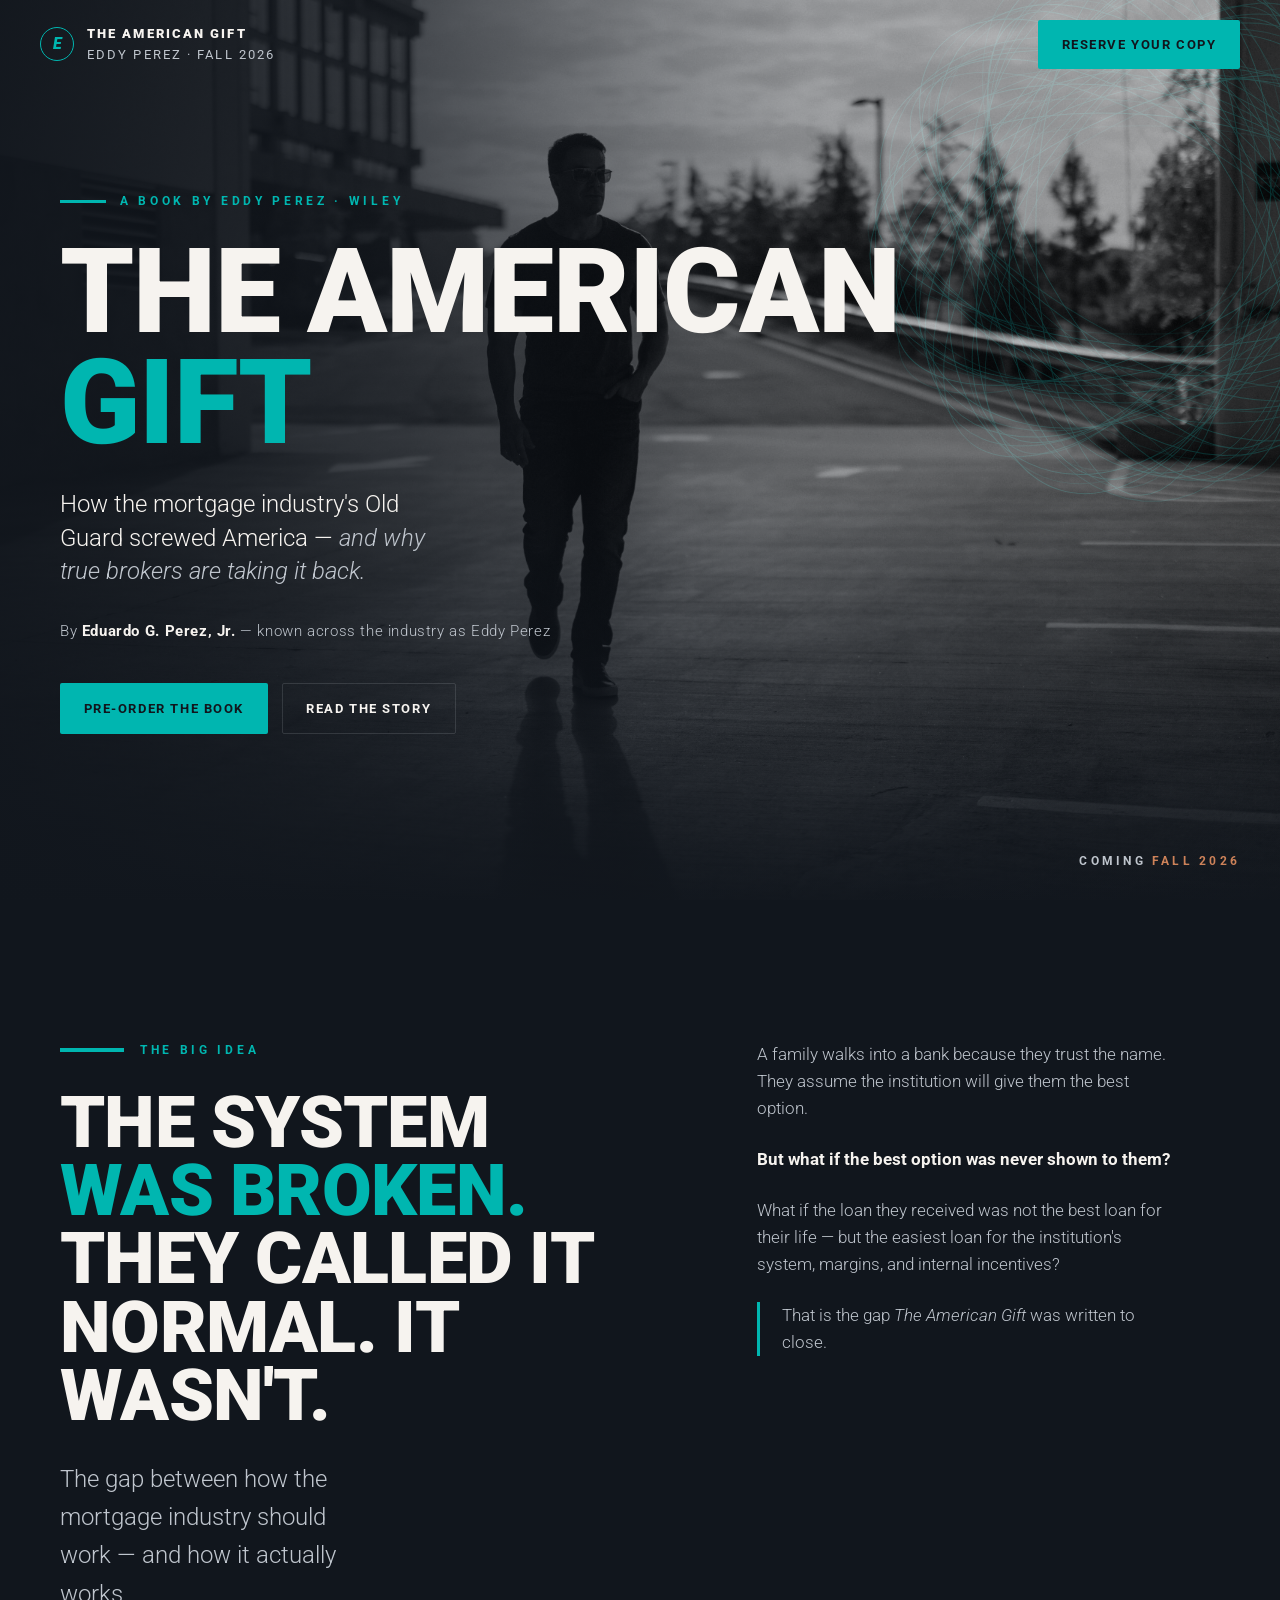
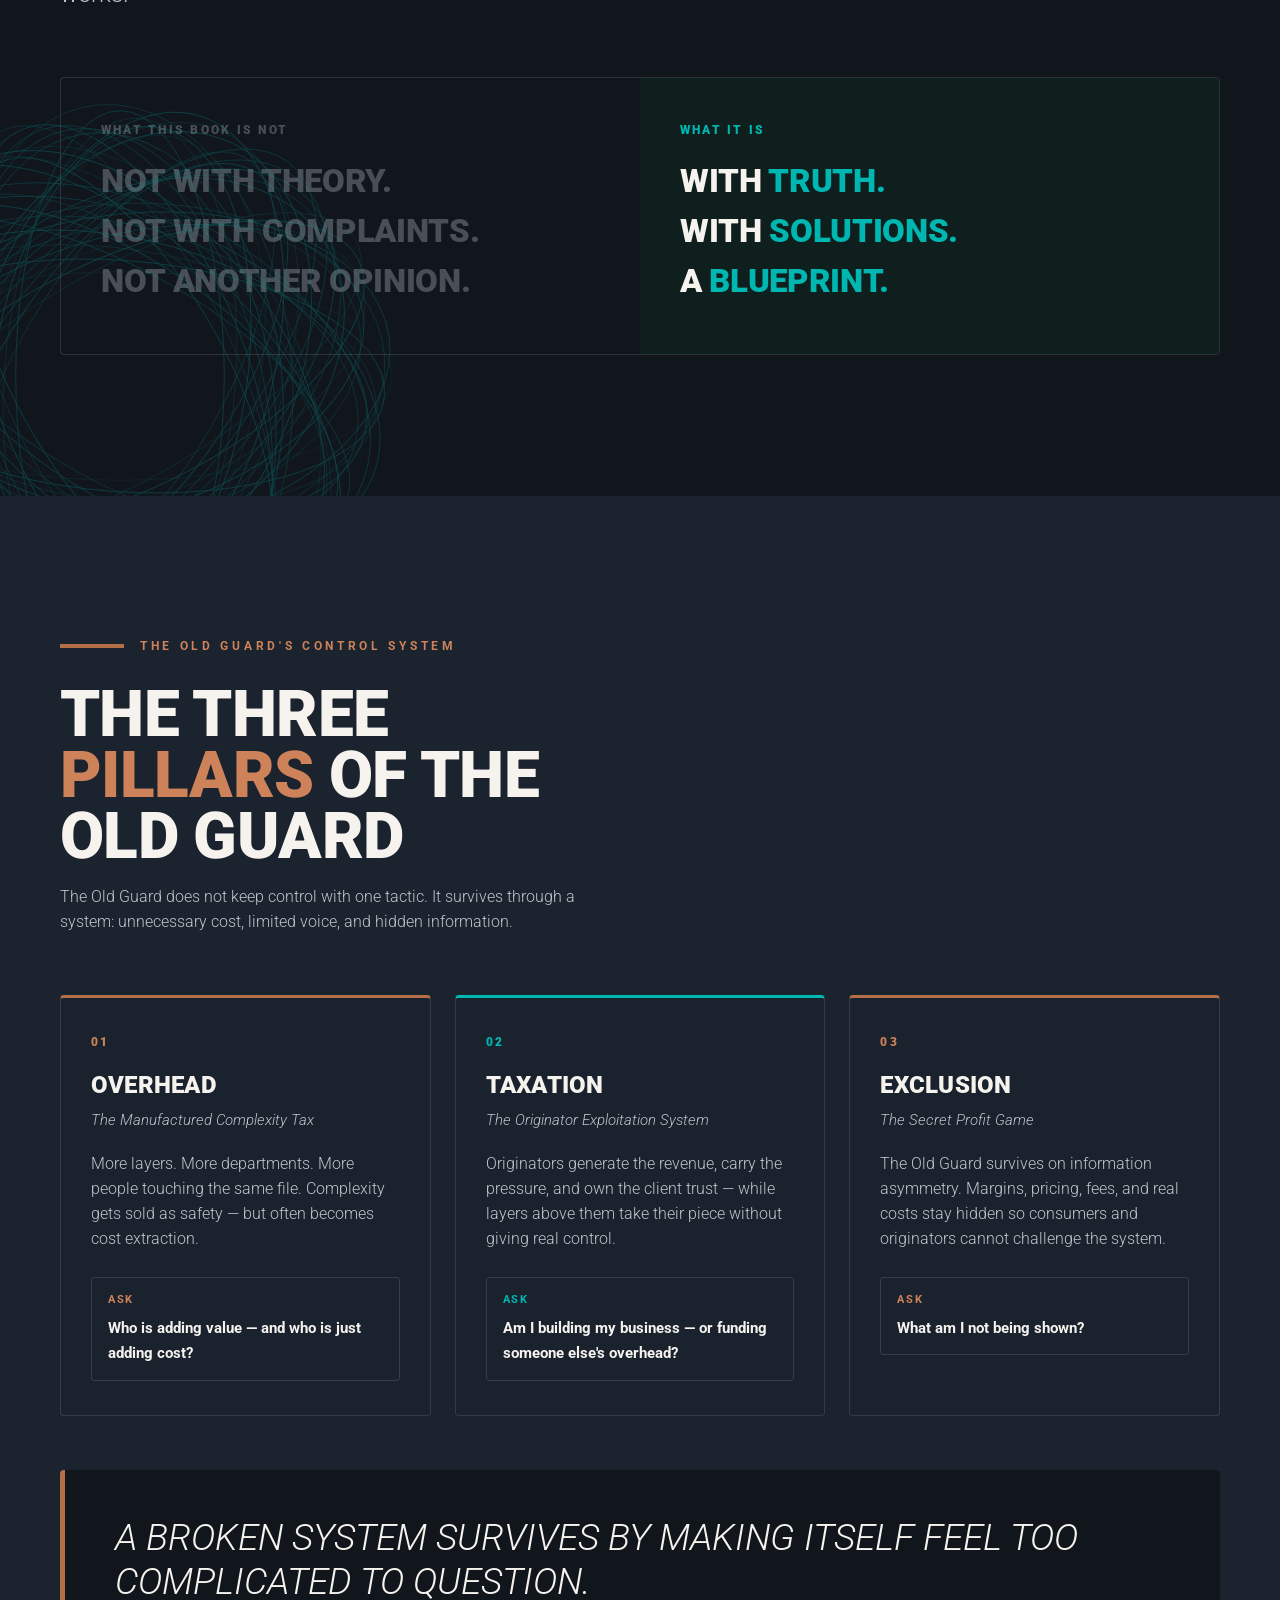
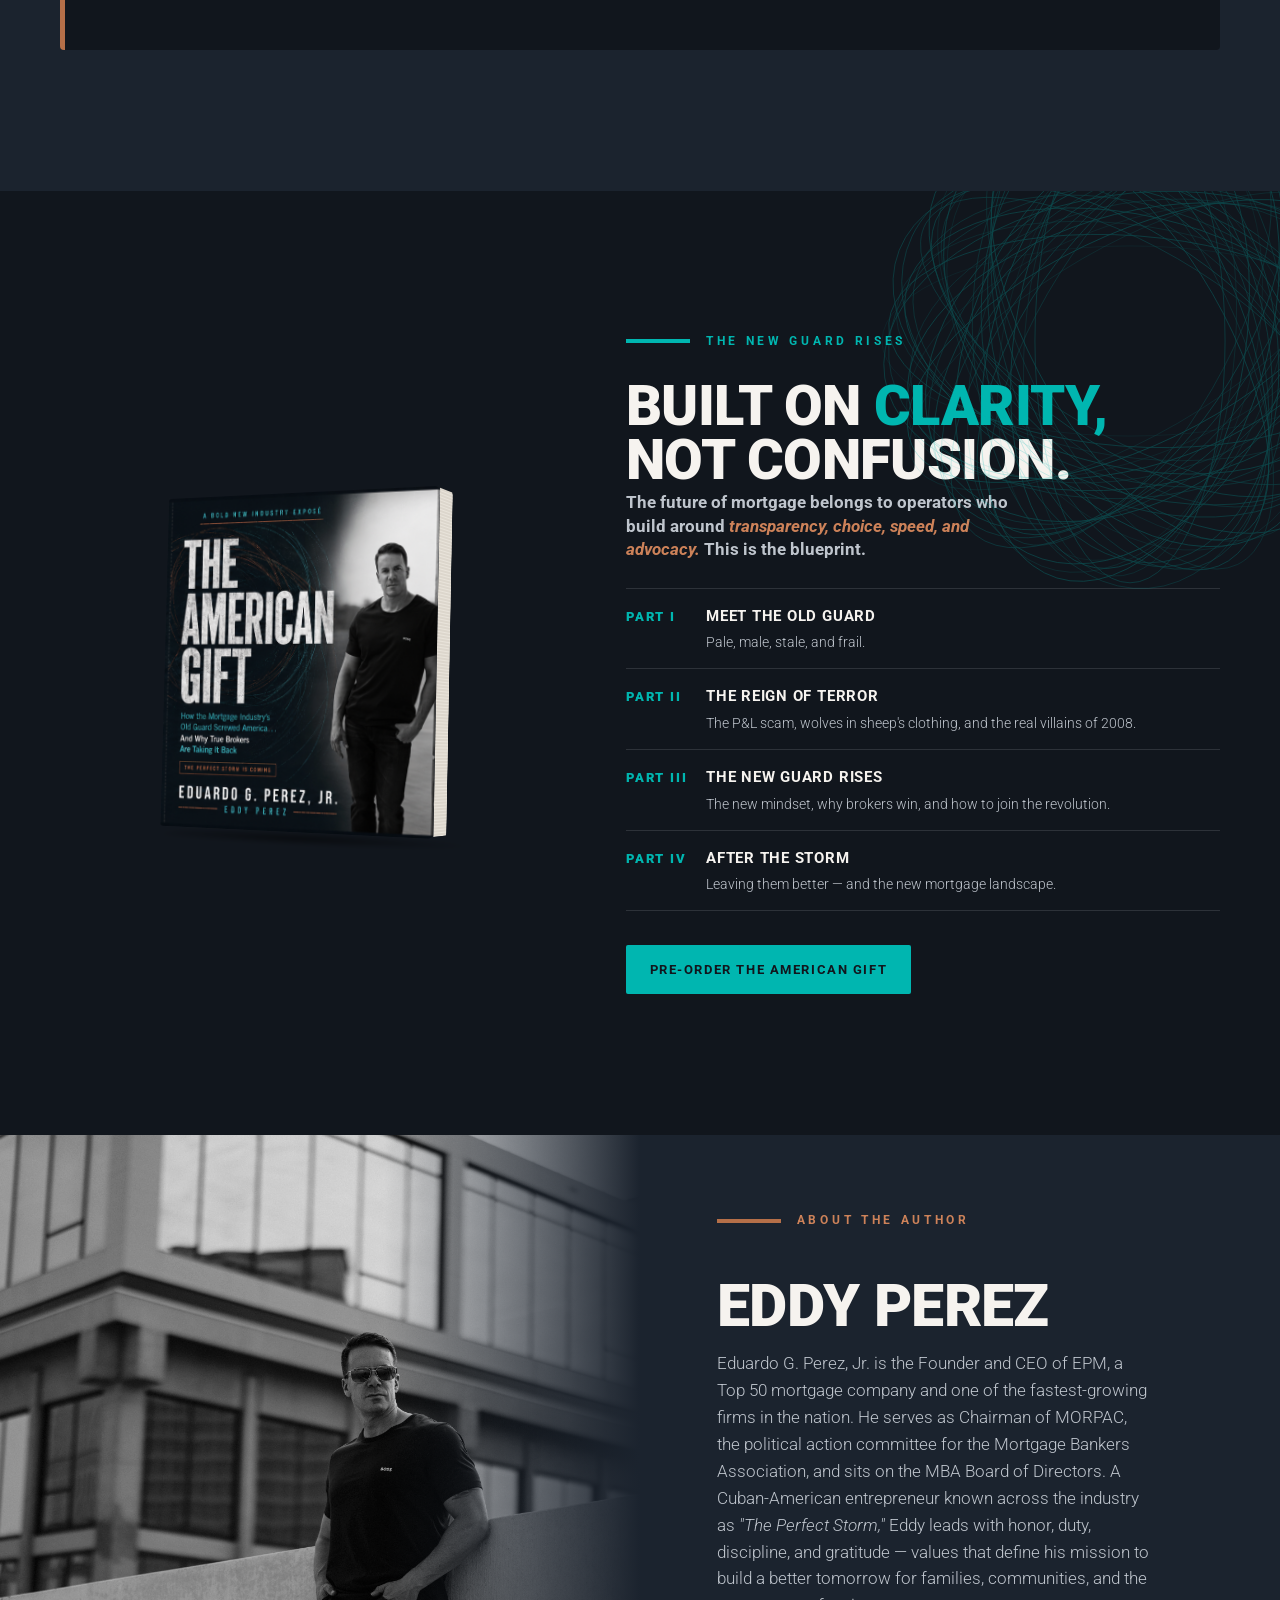
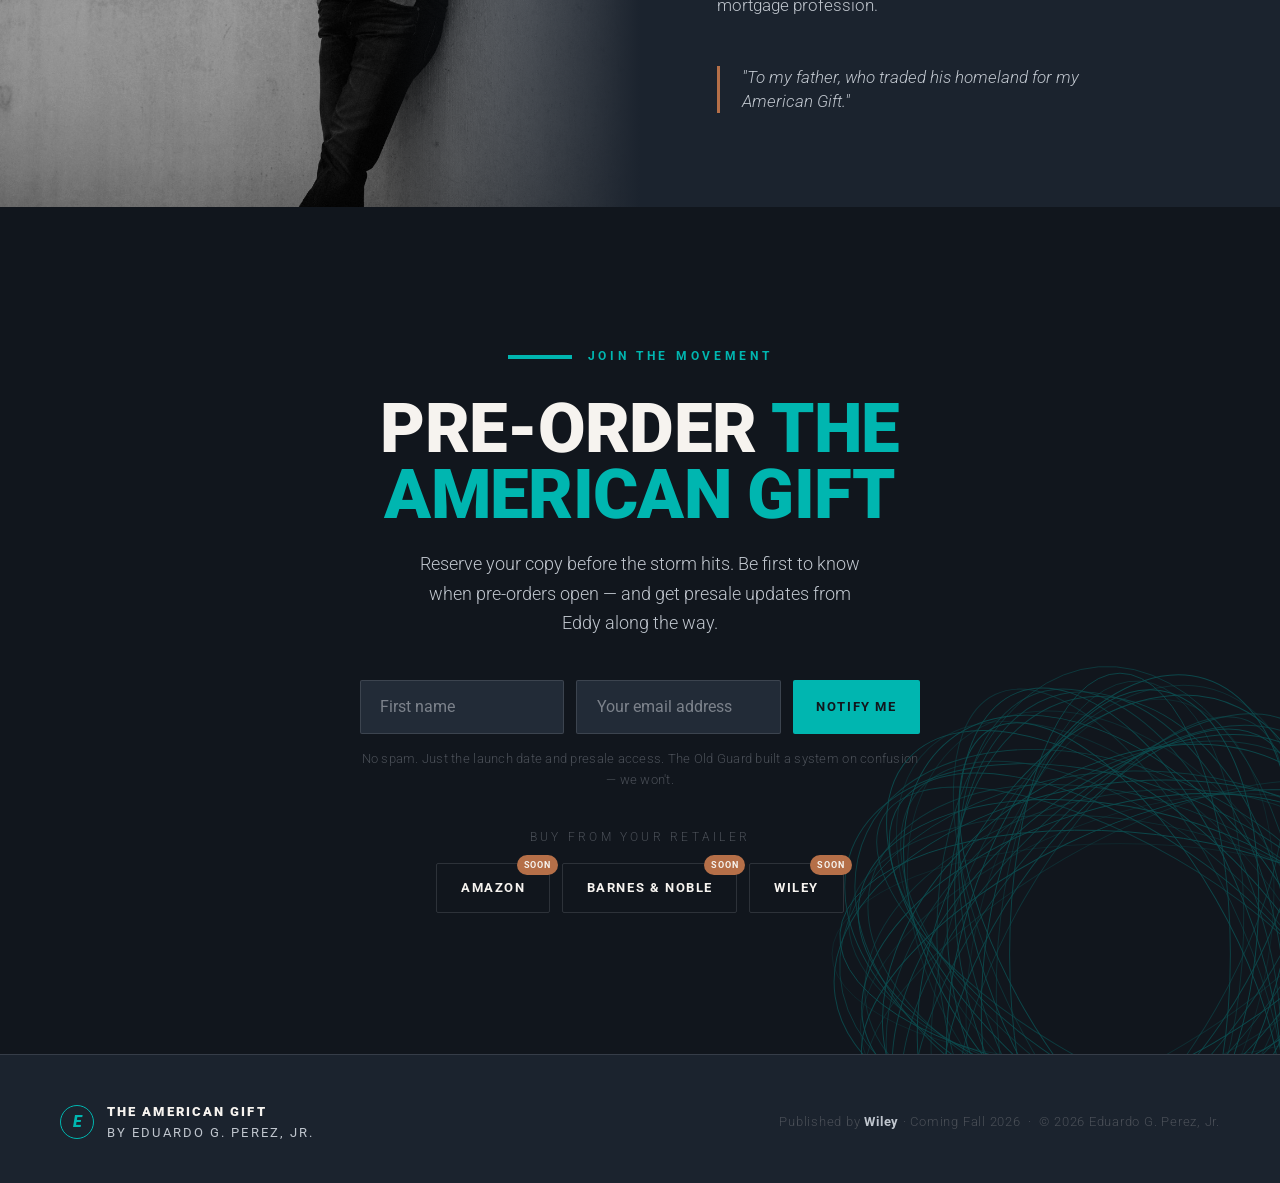
==== index.html @ a7c073cc "Initial site: The American Gift pre-order landing page - Deployable static page (index.html + assets" ====
<!DOCTYPE html>
<html lang="en">
<head>
<meta charset="UTF-8" />
<meta name="viewport" content="width=device-width, initial-scale=1.0" />
<title>The American Gift — Eddy Perez | Pre-order</title>
<!-- v2 -->
<link rel="preconnect" href="https://fonts.googleapis.com" />
<link rel="preconnect" href="https://fonts.gstatic.com" crossorigin />
<link rel="stylesheet" href="assets/brand.css" />
<style>
/* ============ DIRECTION A — "THE STORM" (cinematic, teal-forward) ============ */
.a-body{ background:var(--midnight); overflow-x:hidden; }

/* ---- nav ---- */
.nav{
  position:fixed; top:0; left:0; right:0; z-index:50;
  display:flex; align-items:center; justify-content:space-between;
  padding:20px 40px;
  transition:background .3s ease, padding .3s ease, border-color .3s ease;
  border-bottom:1px solid transparent;
}
.nav.scrolled{ background:rgba(17,22,29,.86); backdrop-filter:blur(12px); padding:14px 40px; border-bottom:1px solid var(--line); }
.nav__brand{ display:flex; align-items:center; gap:13px; text-decoration:none; }
.mono{
  width:34px; height:34px; border-radius:50%;
  border:1.5px solid var(--teal); color:var(--teal);
  display:grid; place-items:center;
  font-weight:900; font-size:1rem; font-style:italic;
}
.nav__name{ font-weight:900; text-transform:uppercase; letter-spacing:.16em; font-size:.82rem; }
.nav__name span{ color:var(--graphite); font-weight:400; }

/* ---- hero ---- */
.hero{ position:relative; min-height:100vh; display:flex; align-items:center; overflow:hidden; }
.hero__bg{ position:absolute; inset:0; z-index:0; }
.hero__bg img{ width:100%; height:100%; object-fit:cover; object-position:55% center; filter:grayscale(1) contrast(1.08); }
.hero__bg::after{
  content:""; position:absolute; inset:0;
  background:
    linear-gradient(90deg, rgba(17,22,29,.93) 0%, rgba(17,22,29,.74) 32%, rgba(17,22,29,.34) 62%, rgba(17,22,29,.12) 100%),
    linear-gradient(0deg, rgba(17,22,29,.96) 0%, rgba(17,22,29,.5) 22%, transparent 46%);
}
.hero .storm{ width:680px; height:680px; top:-110px; right:-200px; opacity:.26; z-index:1; mix-blend-mode:screen; }
.hero__inner{ position:relative; z-index:2; padding-top:90px; padding-bottom:64px; width:100%; }
.hero__tag{ display:flex; align-items:center; gap:14px; margin-bottom:26px; }
.hero__tag .rule{ width:46px; height:3px; }
.hero h1{
  font-size:clamp(3.4rem, 9.2vw, 8.6rem);
  max-width:14ch;
}
.hero h1 .gift{ color:var(--teal); }
.hero__sub{
  font-size:clamp(1.05rem,2.1vw,1.5rem);
  font-weight:300; color:var(--bone);
  max-width:30ch; margin:28px 0 0;
  line-height:1.4;
}
.hero__sub em{ color:var(--graphite); font-style:italic; }
.hero__author{ margin-top:30px; font-size:.95rem; color:var(--graphite); letter-spacing:.04em; }
.hero__author strong{ color:var(--bone); font-weight:700; }
.hero__cta{ display:flex; flex-wrap:wrap; gap:14px; margin-top:40px; }
.hero__meta{
  position:absolute; bottom:30px; right:40px; z-index:2;
  text-align:right; font-weight:700; text-transform:uppercase;
  letter-spacing:.28em; font-size:.72rem; color:var(--graphite);
}
.hero__meta span{ color:var(--copper-bright); }

/* ---- generic section ---- */
.band{ padding:clamp(80px,11vw,150px) 0; position:relative; }
.band--ink{ background:var(--ink); }
.eyebrow-row{ display:flex; align-items:center; gap:16px; margin-bottom:30px; }

/* ---- manifesto ---- */
.manifesto{ position:relative; overflow:hidden; }
.manifesto .storm{ width:680px; height:680px; bottom:-220px; left:-220px; opacity:.28; }
.manifesto__grid{ display:grid; grid-template-columns:1.15fr .85fr; gap:70px; align-items:start; }
.manifesto h2{ font-size:clamp(2.6rem,5.6vw,5rem); }
.manifesto h2 .br{ color:var(--teal); }
.manifesto__lead{ font-size:clamp(1.15rem,2vw,1.5rem); color:var(--graphite); margin:30px 0 0; max-width:24ch; }
.manifesto__body p{ color:var(--graphite); font-size:1.06rem; margin:0 0 1.4em; max-width:46ch; }
.manifesto__body p strong{ color:var(--bone); font-weight:700; }
.manifesto__close{
  margin-top:18px; font-size:1.18rem; color:var(--bone);
  border-left:3px solid var(--teal); padding-left:22px;
}
.versus{
  margin-top:64px; display:grid; grid-template-columns:1fr 1fr; gap:0;
  border:1px solid var(--line); border-radius:4px; overflow:hidden;
}
.versus__col{ padding:42px 40px; }
.versus__col--not{ background:transparent; }
.versus__col--with{ background:#0e1f1e; }
.versus__col h4{ font-weight:900; text-transform:uppercase; letter-spacing:.18em; font-size:.78rem; margin:0 0 22px; }
.versus__col--not h4{ color:var(--steel); }
.versus__col--with h4{ color:var(--teal); }
.versus__col ul{ list-style:none; margin:0; padding:0; }
.versus__col li{ font-weight:900; text-transform:uppercase; font-size:clamp(1.4rem,2.6vw,2.1rem); line-height:1.15; margin:0 0 .35em; letter-spacing:-.01em; }
.versus__col--not li{ color:var(--steel); }
.versus__col--with li{ color:var(--bone); }
.versus__col--with li span{ color:var(--teal); }

/* ---- pillars (old guard) ---- */
.guard__head{ max-width:62ch; margin-bottom:60px; }
.guard__head h2{ font-size:clamp(2.4rem,5vw,4.4rem); }
.guard__head h2 .hl{ color:var(--copper-bright); }
.pillars{ display:grid; grid-template-columns:repeat(3,1fr); gap:24px; }
.pillar{
  background:var(--card-2); border:1px solid var(--line);
  border-top:3px solid var(--copper); border-radius:4px;
  padding:34px 30px; position:relative;
}
.pillar:nth-child(2){ border-top-color:var(--teal); }
.pillar:nth-child(3){ border-top-color:var(--copper); }
.pillar__num{ font-weight:900; font-size:.78rem; color:var(--copper-bright); letter-spacing:.2em; }
.pillar:nth-child(2) .pillar__num{ color:var(--teal); }
.pillar h3{ font-weight:900; text-transform:uppercase; font-size:1.5rem; margin:14px 0 4px; letter-spacing:.01em; }
.pillar__tag{ font-style:italic; font-weight:300; color:var(--graphite); font-size:.95rem; margin-bottom:18px; }
.pillar p{ color:var(--graphite); font-size:.98rem; margin:0 0 26px; }
.pillar__ask{ border:1px solid var(--line); border-radius:3px; padding:14px 16px; }
.pillar__ask span{ display:block; font-weight:700; text-transform:uppercase; letter-spacing:.16em; font-size:.66rem; color:var(--copper-bright); margin-bottom:6px; }
.pillar:nth-child(2) .pillar__ask span{ color:var(--teal); }
.pillar__ask strong{ font-weight:700; font-size:.95rem; color:var(--bone); }
.guard__quote{
  margin-top:54px; background:var(--ink); border-radius:4px; padding:46px 50px;
  font-style:italic; font-weight:300; font-size:clamp(1.4rem,3vw,2.3rem);
  text-transform:uppercase; line-height:1.2; color:var(--bone);
  position:relative; border-left:5px solid var(--copper);
}

/* ---- book section ---- */
.book-sec{ background:var(--ink); position:relative; overflow:hidden; }
.book-sec .storm{ width:620px; height:620px; top:-160px; right:-160px; opacity:.3; }
.book-grid{ display:grid; grid-template-columns:.9fr 1.1fr; gap:80px; align-items:center; }
.book-stage{ display:flex; justify-content:center; }
.book-sec h2{ font-size:clamp(2.2rem,4.4vw,3.8rem); margin:0 0 4px; }
.book-sec h2 .gift{ color:var(--teal); }
.book-sub{ font-weight:700; color:var(--graphite); font-size:1.05rem; margin:0 0 26px; max-width:40ch; line-height:1.4; }
.book-sub em{ color:var(--copper-bright); font-style:italic; }
.toc{ list-style:none; margin:26px 0 34px; padding:0; border-top:1px solid var(--line); }
.toc li{ display:flex; gap:18px; padding:15px 0; border-bottom:1px solid var(--line); align-items:baseline; }
.toc__n{ font-weight:900; color:var(--teal); font-size:.8rem; letter-spacing:.14em; min-width:62px; }
.toc__t{ font-weight:700; text-transform:uppercase; letter-spacing:.05em; font-size:.96rem; }
.toc__t small{ display:block; font-weight:300; text-transform:none; letter-spacing:0; color:var(--graphite); font-size:.86rem; margin-top:3px; }

/* ---- about ---- */
.about{ position:relative; }
.about-grid{ display:grid; grid-template-columns:1fr 1fr; gap:0; align-items:stretch; }
.about__photo{ position:relative; min-height:560px; }
.about__photo img{ position:absolute; inset:0; width:100%; height:100%; object-fit:cover; filter:grayscale(1) contrast(1.04); }
.about__photo::after{ content:""; position:absolute; inset:0; background:linear-gradient(90deg,transparent 60%, var(--midnight)); }
.about__text{ padding:clamp(40px,6vw,90px); display:flex; flex-direction:column; justify-content:center; }
.about__text h2{ font-size:clamp(2.2rem,4.6vw,3.8rem); margin:18px 0 0; }
.about__text p{ color:var(--graphite); font-size:1.05rem; max-width:48ch; }
.dedication{
  margin-top:30px; font-style:italic; font-weight:300;
  font-size:1.32rem; color:var(--bone); line-height:1.4;
  border-left:3px solid var(--copper); padding-left:22px; max-width:34ch;
}

/* ---- pre-order ---- */
.preorder{ background:var(--ink); position:relative; overflow:hidden; }
.preorder .storm{ width:720px; height:720px; bottom:-260px; right:-200px; opacity:.34; }
.preorder__inner{ max-width:760px; margin:0 auto; text-align:center; position:relative; z-index:2; }
.preorder h2{ font-size:clamp(2.4rem,5.4vw,4.6rem); margin:18px 0 0; }
.preorder h2 .gift{ color:var(--teal); }
.preorder__lead{ color:var(--graphite); font-size:1.15rem; max-width:46ch; margin:22px auto 0; }
.form{ margin:42px auto 0; max-width:560px; }
.form__row{ display:flex; gap:12px; }
.form input{
  flex:1; min-width:0; font-family:var(--font); font-size:1rem;
  background:var(--card); border:1px solid var(--line); color:var(--bone);
  padding:1.05em 1.2em; border-radius:2px; outline:none;
  transition:border-color .2s ease;
}
.form input::placeholder{ color:#7c828b; }
.form input:focus{ border-color:var(--teal); }
.form__note{ font-size:.82rem; color:var(--steel); margin-top:14px; letter-spacing:.02em; }
.form__success{
  display:none; padding:30px; border:1px solid var(--teal);
  background:#0e1f1e; border-radius:4px; font-size:1.1rem;
}
.form__success strong{ color:var(--teal); }
.form.done .form__row, .form.done .form__note{ display:none; }
.form.done .form__success{ display:block; }
.retail{ margin-top:38px; }
.retail__label{ font-size:.72rem; text-transform:uppercase; letter-spacing:.28em; color:var(--steel); margin-bottom:16px; }
.retail__btns{ display:flex; gap:12px; justify-content:center; flex-wrap:wrap; }
.retail .btn{ position:relative; }
.retail .btn small{ position:absolute; top:-9px; right:-9px; background:var(--copper); color:var(--bone); font-size:.56rem; letter-spacing:.1em; padding:3px 7px; border-radius:20px; }

/* ---- footer ---- */
.foot{ background:var(--midnight); border-top:1px solid var(--line); padding:46px 0 40px; }
.foot__grid{ display:flex; justify-content:space-between; align-items:center; gap:30px; flex-wrap:wrap; }
.foot__brand{ display:flex; align-items:center; gap:13px; }
.foot__meta{ font-size:.8rem; color:var(--steel); letter-spacing:.06em; }
.foot__meta strong{ color:var(--graphite); font-weight:700; }

/* ---- reveal ---- */
.reveal{ opacity:0; transform:translateY(26px); transition:opacity .7s ease, transform .7s ease; }
.reveal.in{ opacity:1; transform:none; }
@media (prefers-reduced-motion:reduce){ .reveal{ opacity:1; transform:none; } }

/* ---- responsive ---- */
@media (max-width:980px){
  .manifesto__grid{ grid-template-columns:1fr; gap:44px; }
  .book-grid{ grid-template-columns:1fr; gap:50px; }
  .about-grid{ grid-template-columns:1fr; }
  .about__photo{ min-height:420px; }
  .about__photo::after{ background:linear-gradient(0deg,var(--midnight),transparent 50%); }
  .pillars{ grid-template-columns:1fr; }
}
@media (max-width:640px){
  .nav{ padding:16px 22px; }
  .nav__cta{ display:none; }
  .versus{ grid-template-columns:1fr; }
  .form__row{ flex-direction:column; }
  .hero__meta{ right:22px; }
}
</style>
</head>
<body class="a-body">

<!-- ========================= NAV ========================= -->
<nav class="nav" id="nav">
  <a class="nav__brand" href="#top">
    <span class="mono">E</span>
    <span class="nav__name">The American Gift<br><span>Eddy Perez · Fall 2026</span></span>
  </a>
  <a class="btn btn--teal nav__cta" href="#preorder">Reserve your copy</a>
</nav>

<!-- ========================= HERO ========================= -->
<header class="hero section" id="top">
  <div class="hero__bg"><img src="assets/_Y1A7140.jpg" alt="Eddy Perez walking" /></div>
  <span class="storm storm--teal"></span>
  <div class="wrap hero__inner">
    <div class="hero__tag reveal">
      <span class="rule rule--teal"></span>
      <span class="kicker">A Book by Eddy Perez · Wiley</span>
    </div>
    <h1 class="display reveal">The American <span class="gift">Gift</span></h1>
    <p class="hero__sub reveal">How the mortgage industry's Old Guard screwed America — <em>and why true brokers are taking it back.</em></p>
    <p class="hero__author reveal">By <strong>Eduardo G. Perez, Jr.</strong> — known across the industry as Eddy Perez</p>
    <div class="hero__cta reveal">
      <a class="btn btn--teal" href="#preorder">Pre-order the book</a>
      <a class="btn btn--ghost" href="#about">Read the story</a>
    </div>
  </div>
  <div class="hero__meta">Coming <span>Fall 2026</span></div>
</header>

<!-- ========================= MANIFESTO ========================= -->
<section class="band band--ink manifesto section">
  <span class="storm storm--teal"></span>
  <div class="wrap">
    <div class="manifesto__grid">
      <div>
        <div class="eyebrow-row reveal"><span class="rule rule--teal"></span><span class="kicker">The Big Idea</span></div>
        <h2 class="display reveal">The system<br><span class="br">was broken.</span><br>They called it<br>normal. It wasn't.</h2>
        <p class="manifesto__lead reveal">The gap between how the mortgage industry should work — and how it actually works.</p>
      </div>
      <div class="manifesto__body reveal">
        <p>A family walks into a bank because they trust the name. They assume the institution will give them the best option.</p>
        <p><strong>But what if the best option was never shown to them?</strong></p>
        <p>What if the loan they received was not the best loan for their life — but the easiest loan for the institution's system, margins, and internal incentives?</p>
        <p class="manifesto__close">That is the gap <em>The American Gift</em> was written to close.</p>
      </div>
    </div>

    <div class="versus reveal">
      <div class="versus__col versus__col--not">
        <h4>What this book is not</h4>
        <ul>
          <li>Not with theory.</li>
          <li>Not with complaints.</li>
          <li>Not another opinion.</li>
        </ul>
      </div>
      <div class="versus__col versus__col--with">
        <h4>What it is</h4>
        <ul>
          <li>With <span>truth.</span></li>
          <li>With <span>solutions.</span></li>
          <li>A <span>blueprint.</span></li>
        </ul>
      </div>
    </div>
  </div>
</section>

<!-- ========================= OLD GUARD ========================= -->
<section class="band guard section">
  <div class="wrap">
    <div class="guard__head reveal">
      <div class="eyebrow-row"><span class="rule"></span><span class="kicker kicker--copper">The Old Guard's Control System</span></div>
      <h2 class="display">The three <span class="hl">pillars</span> of the Old Guard</h2>
      <p class="lead" style="margin-top:18px;max-width:60ch;">The Old Guard does not keep control with one tactic. It survives through a system: unnecessary cost, limited voice, and hidden information.</p>
    </div>
    <div class="pillars">
      <div class="pillar reveal">
        <div class="pillar__num">01</div>
        <h3>Overhead</h3>
        <div class="pillar__tag">The Manufactured Complexity Tax</div>
        <p>More layers. More departments. More people touching the same file. Complexity gets sold as safety — but often becomes cost extraction.</p>
        <div class="pillar__ask"><span>Ask</span><strong>Who is adding value — and who is just adding cost?</strong></div>
      </div>
      <div class="pillar reveal">
        <div class="pillar__num">02</div>
        <h3>Taxation</h3>
        <div class="pillar__tag">The Originator Exploitation System</div>
        <p>Originators generate the revenue, carry the pressure, and own the client trust — while layers above them take their piece without giving real control.</p>
        <div class="pillar__ask"><span>Ask</span><strong>Am I building my business — or funding someone else's overhead?</strong></div>
      </div>
      <div class="pillar reveal">
        <div class="pillar__num">03</div>
        <h3>Exclusion</h3>
        <div class="pillar__tag">The Secret Profit Game</div>
        <p>The Old Guard survives on information asymmetry. Margins, pricing, fees, and real costs stay hidden so consumers and originators cannot challenge the system.</p>
        <div class="pillar__ask"><span>Ask</span><strong>What am I not being shown?</strong></div>
      </div>
    </div>
    <div class="guard__quote reveal">A broken system survives by making itself feel too complicated to question.</div>
  </div>
</section>

<!-- ========================= BOOK / NEW GUARD ========================= -->
<section class="band book-sec section">
  <span class="storm storm--teal"></span>
  <div class="wrap">
    <div class="book-grid">
      <div class="book-stage reveal">
        <div class="book" aria-label="The American Gift book cover">
          <img class="book__cover" src="assets/cover-front.png" alt="The American Gift book cover" />
          <div class="book__spine"></div>
          <div class="book__pages"></div>
          <div class="book__shadow"></div>
        </div>
      </div>
      <div class="reveal">
        <div class="eyebrow-row"><span class="rule rule--teal"></span><span class="kicker">The New Guard Rises</span></div>
        <h2 class="display">Built on <span class="gift">clarity,</span><br>not confusion.</h2>
        <p class="book-sub">The future of mortgage belongs to operators who build around <em>transparency, choice, speed, and advocacy.</em> This is the blueprint.</p>
        <ul class="toc">
          <li><span class="toc__n">PART I</span><span class="toc__t">Meet the Old Guard<small>Pale, male, stale, and frail.</small></span></li>
          <li><span class="toc__n">PART II</span><span class="toc__t">The Reign of Terror<small>The P&amp;L scam, wolves in sheep's clothing, and the real villains of 2008.</small></span></li>
          <li><span class="toc__n">PART III</span><span class="toc__t">The New Guard Rises<small>The new mindset, why brokers win, and how to join the revolution.</small></span></li>
          <li><span class="toc__n">PART IV</span><span class="toc__t">After the Storm<small>Leaving them better — and the new mortgage landscape.</small></span></li>
        </ul>
        <a class="btn btn--teal" href="#preorder">Pre-order The American Gift</a>
      </div>
    </div>
  </div>
</section>

<!-- ========================= ABOUT ========================= -->
<section class="band about section" id="about" style="padding:0;">
  <div class="about-grid">
    <div class="about__photo reveal"><img src="assets/_Y1A7342.jpg" alt="Eddy Perez" /></div>
    <div class="about__text reveal">
      <div class="eyebrow-row"><span class="rule"></span><span class="kicker kicker--copper">About the Author</span></div>
      <h2 class="display">Eddy Perez</h2>
      <p>Eduardo G. Perez, Jr. is the Founder and CEO of EPM, a Top 50 mortgage company and one of the fastest-growing firms in the nation. He serves as Chairman of MORPAC, the political action committee for the Mortgage Bankers Association, and sits on the MBA Board of Directors. A Cuban-American entrepreneur known across the industry as <em>"The Perfect Storm,"</em> Eddy leads with honor, duty, discipline, and gratitude — values that define his mission to build a better tomorrow for families, communities, and the mortgage profession.</p>
      <p class="dedication">"To my father, who traded his homeland for my American Gift."</p>
    </div>
  </div>
</section>

<!-- ========================= PRE-ORDER ========================= -->
<section class="band preorder section" id="preorder">
  <span class="storm storm--teal"></span>
  <div class="wrap">
    <div class="preorder__inner">
      <div class="eyebrow-row reveal" style="justify-content:center;"><span class="rule rule--teal"></span><span class="kicker">Join the Movement</span></div>
      <h2 class="display reveal">Pre-order <span class="gift">The American Gift</span></h2>
      <p class="preorder__lead reveal">Reserve your copy before the storm hits. Be first to know when pre-orders open — and get presale updates from Eddy along the way.</p>

      <form class="form reveal" id="preorderForm" novalidate>
        <div class="form__row">
          <input type="text" name="name" placeholder="First name" aria-label="First name" />
          <input type="email" name="email" placeholder="Your email address" aria-label="Email address" required />
          <button type="submit" class="btn btn--teal">Notify me</button>
        </div>
        <p class="form__note">No spam. Just the launch date and presale access. The Old Guard built a system on confusion — we won't.</p>
        <div class="form__success" role="status">
          <strong>You're on the list.</strong> We'll email you the moment pre-orders go live for <em>The American Gift</em>.
        </div>
      </form>

      <div class="retail reveal">
        <div class="retail__label">Buy from your retailer</div>
        <div class="retail__btns">
          <a class="btn btn--ghost" href="#" onclick="return false;">Amazon <small>Soon</small></a>
          <a class="btn btn--ghost" href="#" onclick="return false;">Barnes &amp; Noble <small>Soon</small></a>
          <a class="btn btn--ghost" href="#" onclick="return false;">Wiley <small>Soon</small></a>
        </div>
      </div>
    </div>
  </div>
</section>

<!-- ========================= FOOTER ========================= -->
<footer class="foot section">
  <div class="wrap foot__grid">
    <div class="foot__brand">
      <span class="mono">E</span>
      <span class="nav__name">The American Gift<br><span>by Eduardo G. Perez, Jr.</span></span>
    </div>
    <div class="foot__meta">Published by <strong>Wiley</strong> · Coming Fall 2026 &nbsp;·&nbsp; © 2026 Eduardo G. Perez, Jr.</div>
  </div>
</footer>

<script>
// nav shadow on scroll
const nav = document.getElementById('nav');
addEventListener('scroll', () => nav.classList.toggle('scrolled', scrollY > 40), {passive:true});

// reveal on scroll
const io = new IntersectionObserver((es) => {
  es.forEach(e => { if(e.isIntersecting){ e.target.classList.add('in'); io.unobserve(e.target); } });
}, {threshold:.12});
document.querySelectorAll('.reveal').forEach((el,i) => {
  el.style.transitionDelay = (Math.min(i%6,5)*60)+'ms';
  io.observe(el);
});

// ===================== PRE-ORDER CAPTURE =====================
// TO GO LIVE: paste your HighLevel Inbound Webhook URL between the quotes below.
// In HighLevel:  Automation ▸ Workflows ▸ create/open a workflow ▸ add an
// "Inbound Webhook" trigger ▸ copy the webhook URL it generates ▸ paste it here.
// The form sends { name, email, source, page, submitted_at } as JSON.
// While this is left empty, the form still validates and shows the success
// message, but submissions are only kept locally (a safe demo — nothing is sent).
const HIGHLEVEL_WEBHOOK_URL = "";

const form = document.getElementById('preorderForm');
const submitBtn = form.querySelector('button[type="submit"]');

form.addEventListener('submit', async (e) => {
  e.preventDefault();
  const name = form.name.value.trim();
  const email = form.email.value.trim();
  const ok = /^[^\s@]+@[^\s@]+\.[^\s@]+$/.test(email);
  if(!ok){ form.email.focus(); form.email.style.borderColor = '#B56F48'; return; }

  const payload = {
    name, email,
    source: 'The American Gift — pre-order page',
    page: location.href,
    submitted_at: new Date().toISOString()
  };

  if (HIGHLEVEL_WEBHOOK_URL) {
    // Send the lead to HighLevel.
    const label = submitBtn.textContent;
    submitBtn.disabled = true; submitBtn.textContent = 'Sending…';
    try {
      const res = await fetch(HIGHLEVEL_WEBHOOK_URL, {
        method: 'POST',
        headers: { 'Content-Type': 'application/json' },
        body: JSON.stringify(payload)
      });
      if (!res.ok) throw new Error('HTTP ' + res.status);
    } catch (err) {
      // Let the visitor retry instead of silently losing the lead.
      console.error('Pre-order submit failed:', err);
      submitBtn.disabled = false; submitBtn.textContent = label;
      form.email.style.borderColor = '#B56F48';
      return;
    }
  } else {
    // No webhook configured yet — keep a local copy so nothing is lost in testing.
    try {
      const list = JSON.parse(localStorage.getItem('tag_waitlist')||'[]');
      list.push({ name, email, at: Date.now() });
      localStorage.setItem('tag_waitlist', JSON.stringify(list));
    } catch(_){}
  }

  form.classList.add('done');
});
</script>
</body>
</html>
---- assets/brand.css ----
/* ============================================================
   THE AMERICAN GIFT — Brand foundations
   Palette + type from taj_ep brand guide
   ============================================================ */
@import url('https://fonts.googleapis.com/css2?family=Roboto:ital,wght@0,300;0,400;0,500;0,700;0,900;1,300;1,400&display=swap');

:root{
  /* primary */
  --midnight:   #1B232E;   /* Midnight Steel  */
  --ink:        #11161D;   /* deeper near-black for depth */
  --steel:      #4A4F57;   /* Storm Silver */
  --graphite:   #BFC5CD;   /* Graphite Force */
  /* secondary */
  --copper:     #B56F48;   /* Ember Copper */
  --bone:       #F6F3EF;   /* American Bone White */
  --teal:       #00B6B0;   /* Electric Teal */
  /* derived */
  --copper-bright: #cd8259;
  --teal-bright:   #1ad3cd;
  --line:       rgba(191,197,205,0.16);
  --card:       #222b37;
  --card-2:     #1a222d;

  --maxw: 1240px;
  --font: 'Roboto', system-ui, sans-serif;
}

*{ box-sizing:border-box; }
html{ scroll-behavior:smooth; }
body{
  margin:0;
  font-family:var(--font);
  font-weight:300;
  background:var(--midnight);
  color:var(--bone);
  -webkit-font-smoothing:antialiased;
  line-height:1.6;
}
img{ display:block; max-width:100%; }
a{ color:inherit; }

/* ---- type scale ---- */
.kicker{
  font-weight:700;
  text-transform:uppercase;
  letter-spacing:0.32em;
  font-size:0.72rem;
  color:var(--teal);
}
.kicker--copper{ color:var(--copper-bright); }
.kicker--muted{ color:var(--graphite); }

.display{
  font-weight:900;
  text-transform:uppercase;
  line-height:0.95;
  letter-spacing:-0.01em;
  margin:0;
}
.lead{
  font-weight:300;
  color:var(--graphite);
  line-height:1.55;
}

/* ---- buttons ---- */
.btn{
  display:inline-flex; align-items:center; gap:0.6em;
  font-family:var(--font);
  font-weight:700; text-transform:uppercase; letter-spacing:0.12em;
  font-size:0.82rem;
  padding:1.05em 1.8em;
  border:none; border-radius:2px; cursor:pointer;
  text-decoration:none;
  transition:transform .18s ease, background .18s ease, box-shadow .18s ease, color .18s ease;
}
.btn--teal{ background:var(--teal); color:var(--ink); }
.btn--teal:hover{ background:var(--teal-bright); transform:translateY(-2px); box-shadow:0 12px 30px -10px var(--teal); }
.btn--copper{ background:var(--copper); color:var(--bone); }
.btn--copper:hover{ background:var(--copper-bright); transform:translateY(-2px); box-shadow:0 12px 30px -10px var(--copper); }
.btn--ghost{ background:transparent; color:var(--bone); border:1px solid var(--line); }
.btn--ghost:hover{ border-color:var(--graphite); transform:translateY(-2px); }

/* ---- accent rule ---- */
.rule{ width:64px; height:4px; background:var(--copper); border:none; margin:0; }
.rule--teal{ background:var(--teal); }

/* ---- storm ring motif ---- */
.storm{
  position:absolute; pointer-events:none; z-index:0;
  background-repeat:no-repeat; background-size:contain;
  opacity:.5;
}
.storm--teal{ background-image:url('storm-ring-teal.svg'); }
.storm--copper{ background-image:url('storm-ring-copper.svg'); }
.storm--silver{ background-image:url('storm-ring-silver.svg'); }

.section{ position:relative; z-index:1; }
.wrap{ max-width:var(--maxw); margin:0 auto; padding:0 40px; }

/* ---- 3D book mockup (img cover, real depth) ---- */
.book{
  --bw: 300px; --bh: 337px; --bd: 34px;     /* matches cover-front ratio 0.891 */
  width:var(--bw); height:var(--bh);
  position:relative; transform-style:preserve-3d;
  transform:perspective(1700px) rotateY(-26deg) rotateX(3deg);
  transition:transform .6s cubic-bezier(.2,.7,.2,1);
}
.book:hover{ transform:perspective(1700px) rotateY(-14deg) rotateX(2deg); }
.book__cover{
  position:absolute; inset:0; width:100%; height:100%;
  object-fit:cover; display:block;
  border-radius:2px 5px 5px 2px;
  transform:translateZ(calc(var(--bd) / 2));
  box-shadow:inset 0 0 0 1px rgba(255,255,255,.06);
}
.book__spine{
  position:absolute; top:0; left:0; width:var(--bd); height:100%;
  transform-origin:left center;
  transform:rotateY(-90deg) translateX(calc(var(--bd) / -2));
  background:linear-gradient(90deg,#0b0f15,#1a232e 55%,#0d121a);
  border-radius:2px 0 0 2px;
}
.book__pages{
  position:absolute; top:2px; right:0; height:calc(100% - 4px); width:var(--bd);
  transform-origin:right center;
  transform:rotateY(90deg) translateX(calc(var(--bd) / 2));
  background:repeating-linear-gradient(0deg,#e9e4db,#e9e4db 1px,#cfc8bd 2px,#e9e4db 3px);
  border-radius:0 3px 3px 0;
}
.book__shadow{
  position:absolute; left:0; right:-12%; bottom:-9%; height:46px;
  background:radial-gradient(ellipse at 45% 50%, rgba(0,0,0,.55), transparent 72%);
  filter:blur(9px); transform:rotateX(78deg); z-index:-1;
}

/* selection */
::selection{ background:var(--teal); color:var(--ink); }

@media (max-width:720px){
  .wrap{ padding:0 22px; }
}
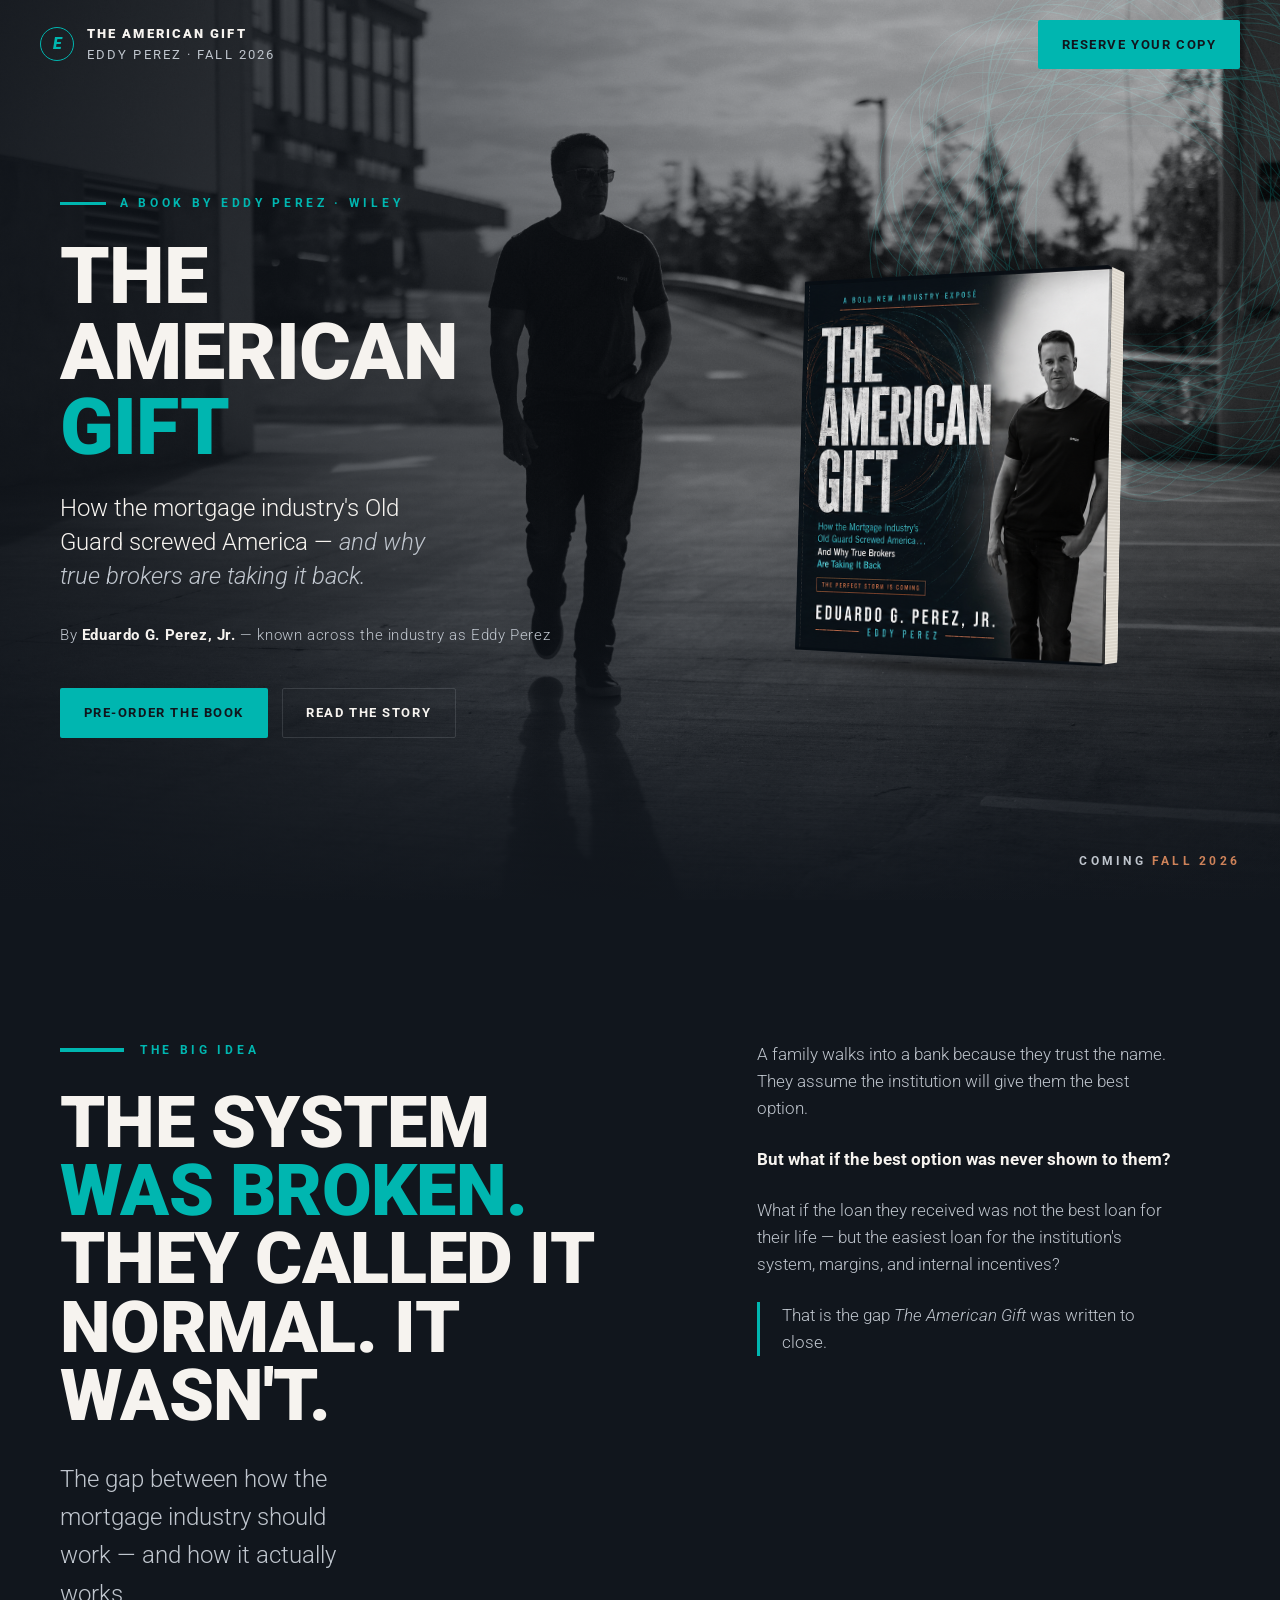
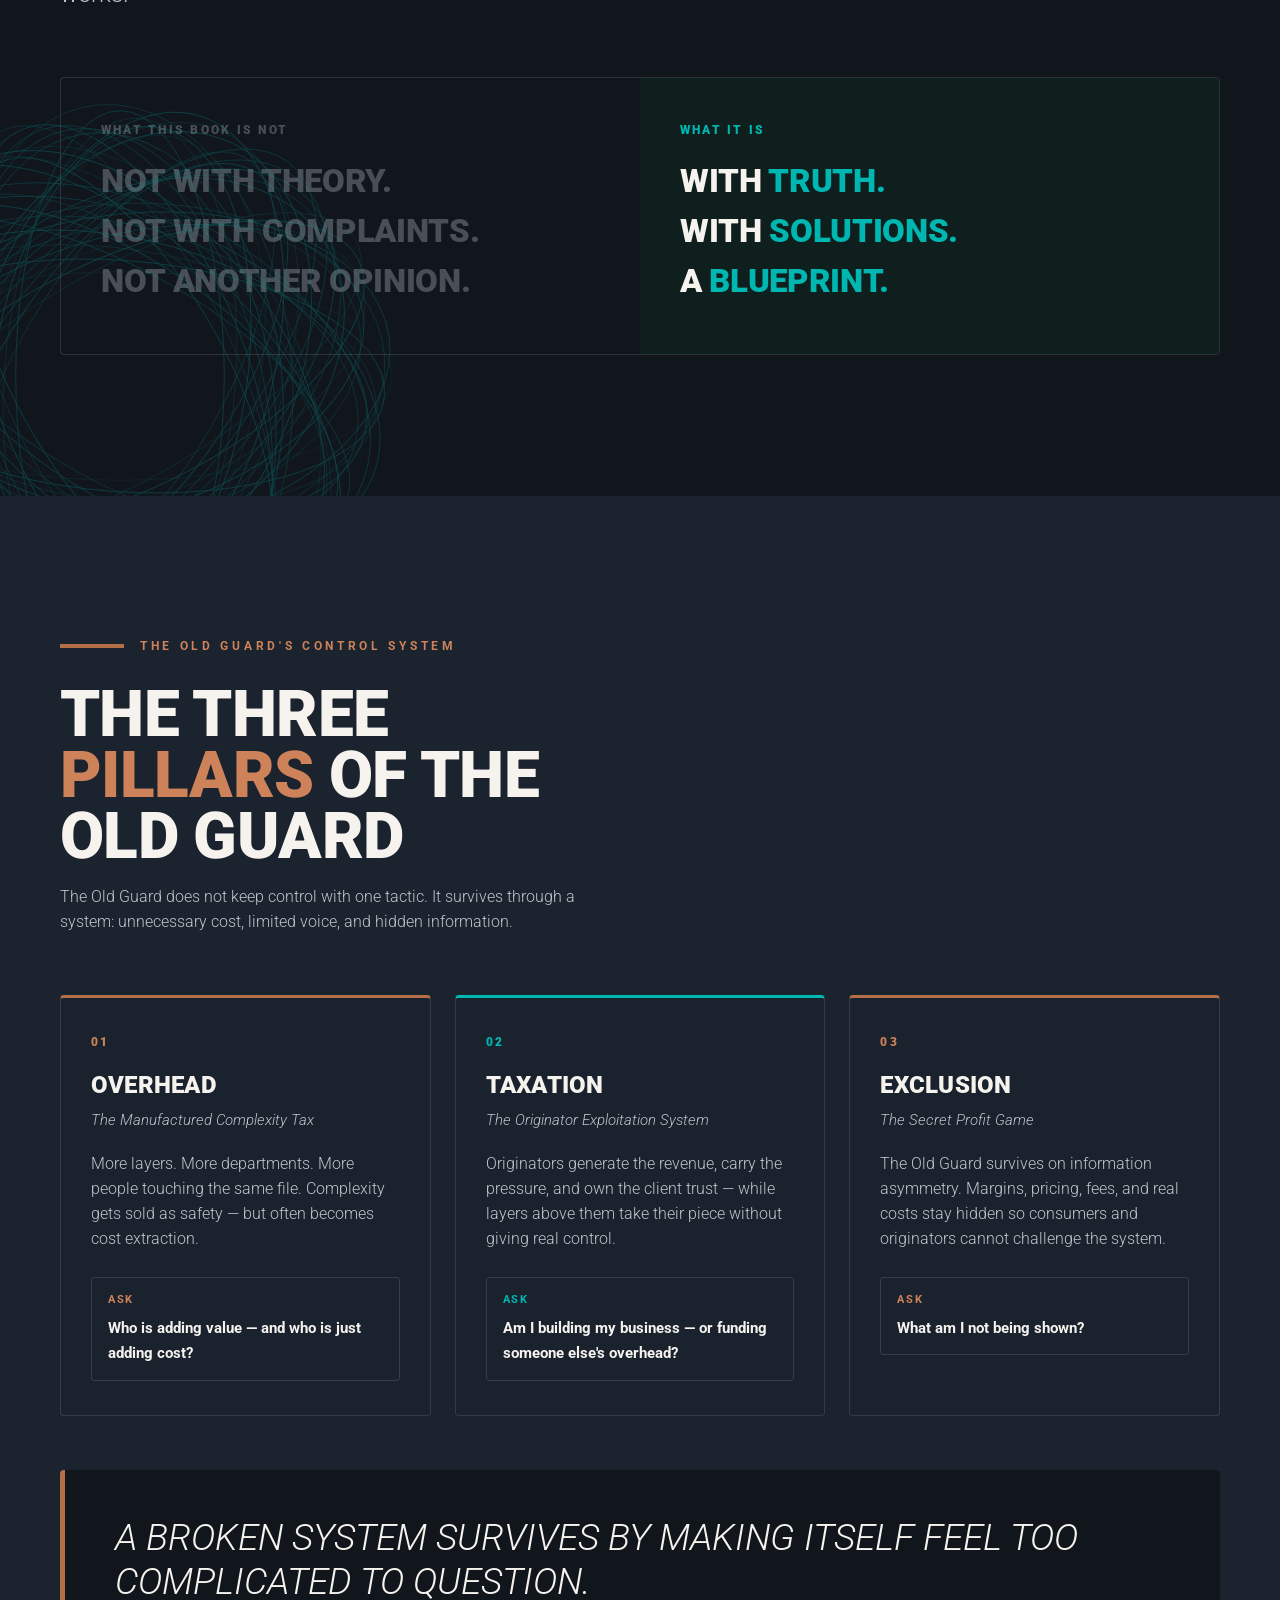
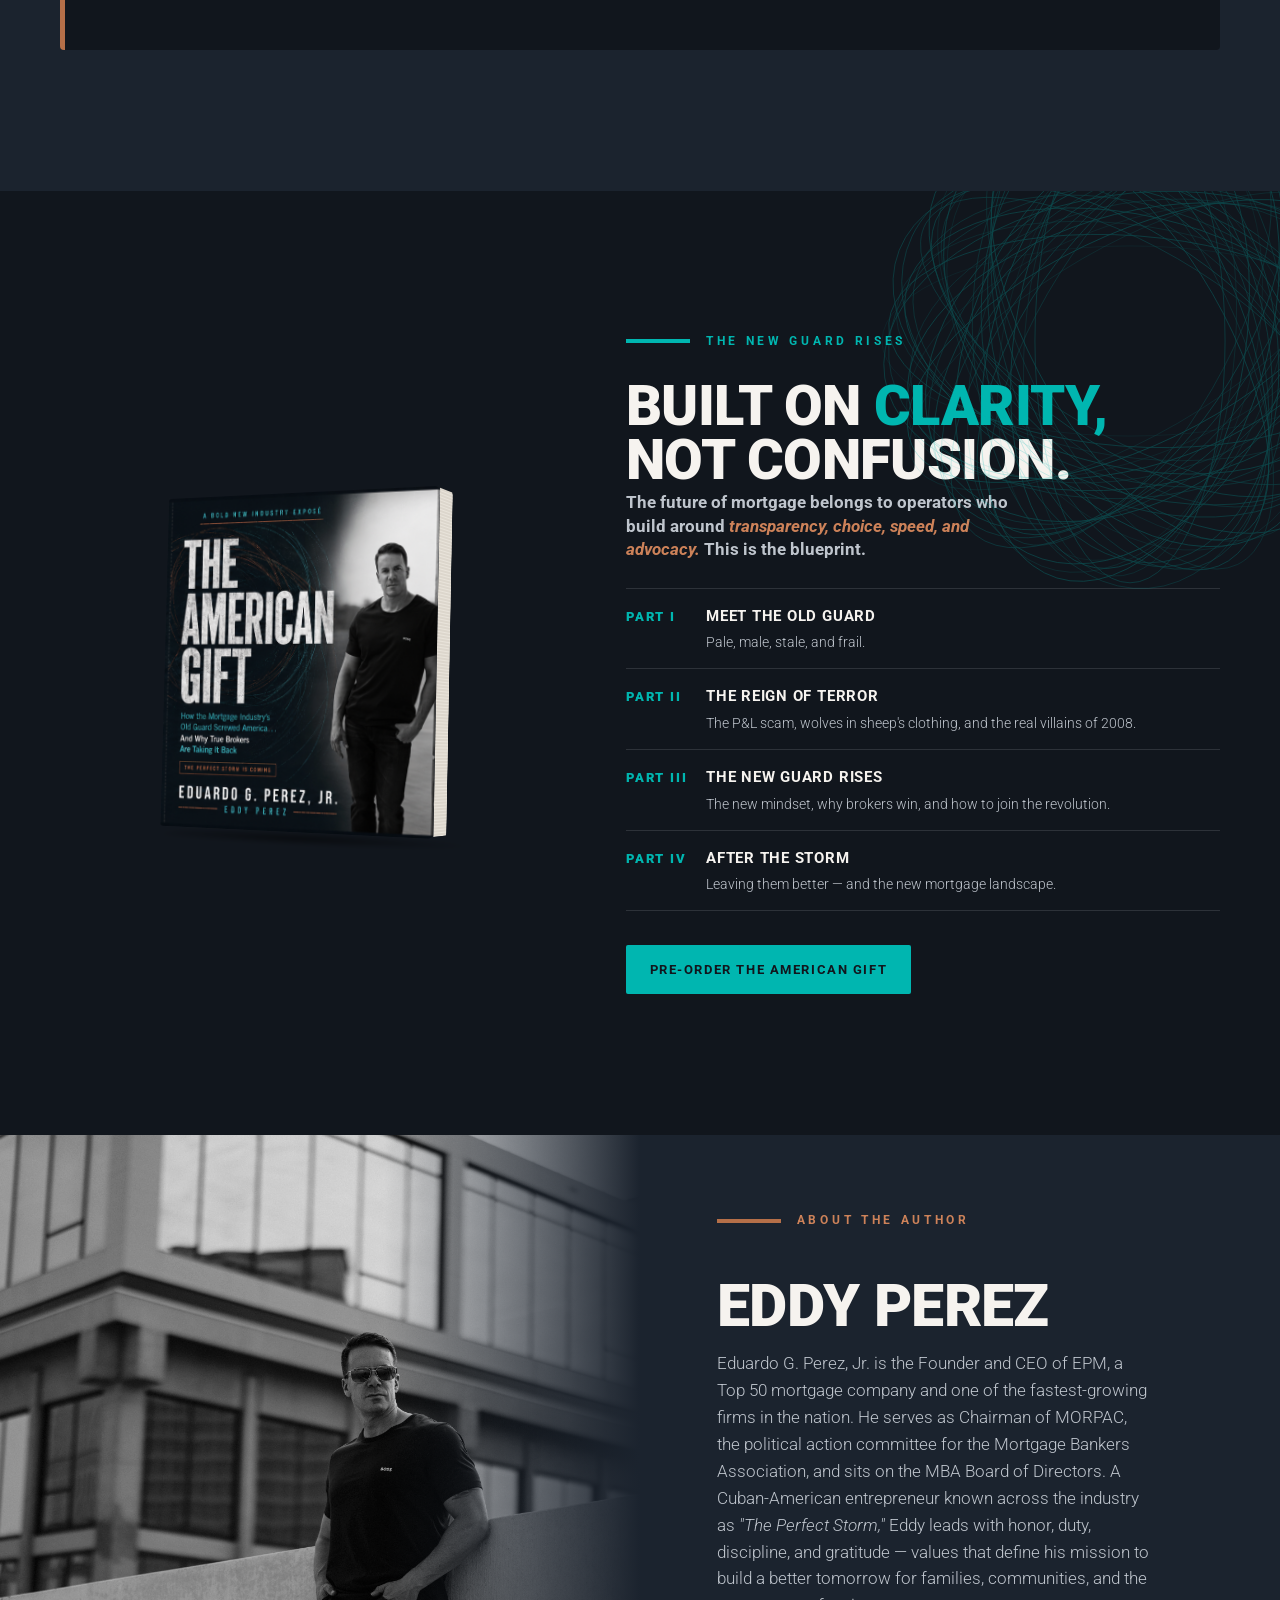
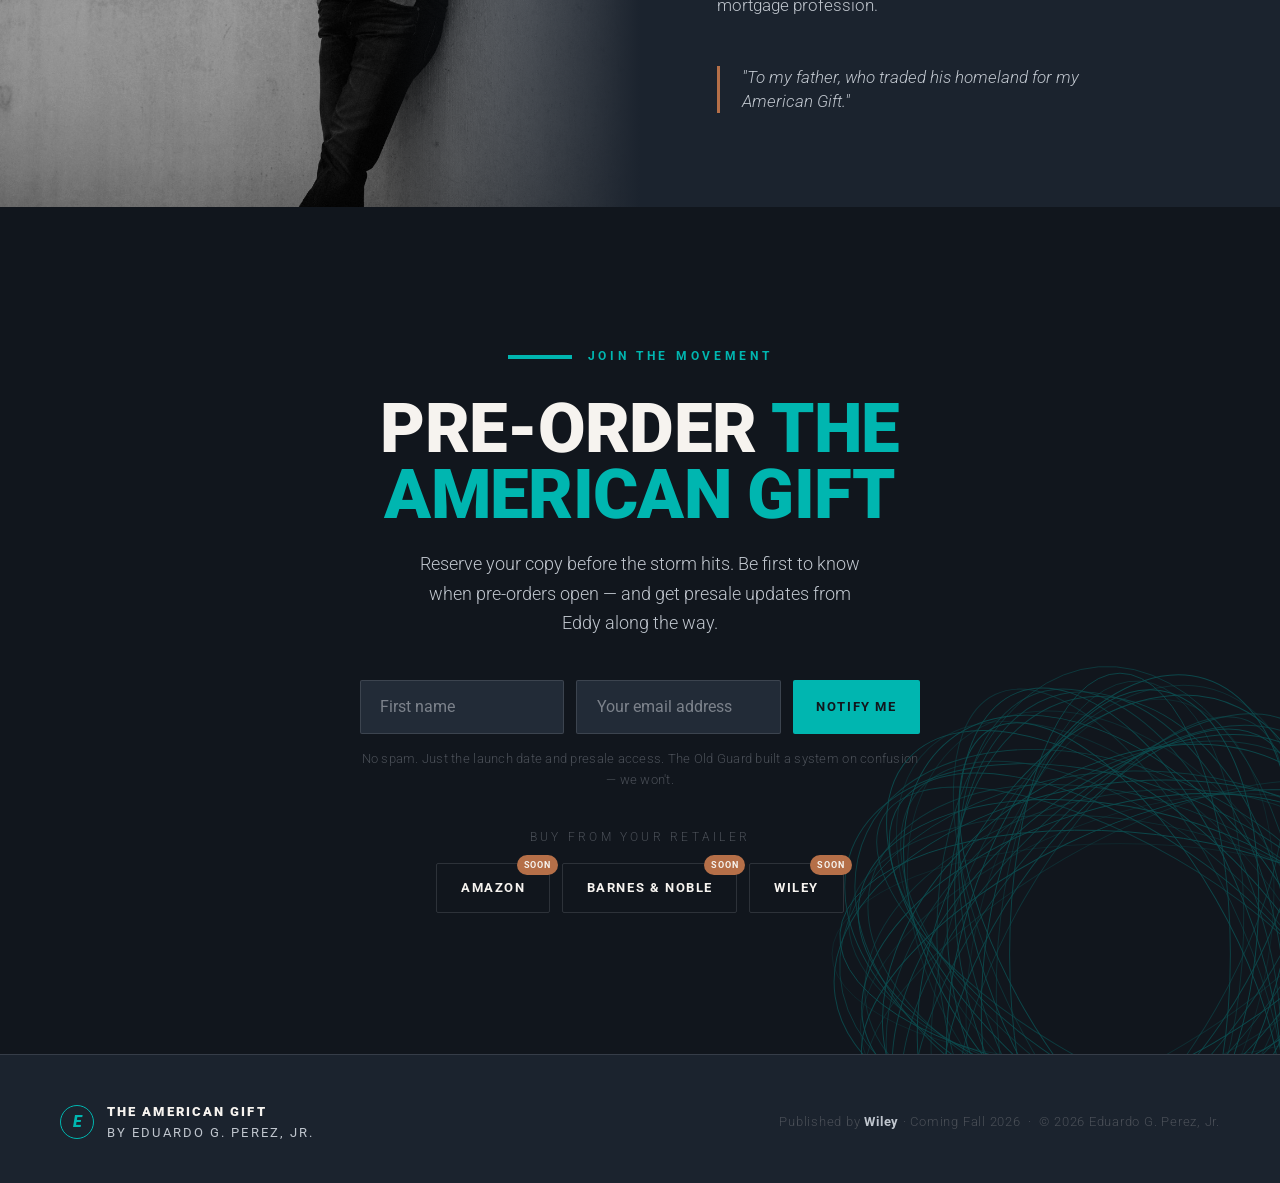
==== commit 29cd9dad: "Hero: add 3D book above the fold (two-column layout) - Hero is now a two-column grid: copy + CTAs le" ====
--- a/index.html
+++ b/index.html
@@ -32,23 +32,40 @@
 .nav__name span{ color:var(--graphite); font-weight:400; }
 
 /* ---- hero ---- */
-.hero{ position:relative; min-height:100vh; display:flex; align-items:center; overflow:hidden; }
+.hero{ --veil:0.6; position:relative; min-height:100vh; display:flex; align-items:center; overflow:hidden; }
 .hero__bg{ position:absolute; inset:0; z-index:0; }
-.hero__bg img{ width:100%; height:100%; object-fit:cover; object-position:55% center; filter:grayscale(1) contrast(1.08); }
+.hero__bg img{ width:100%; height:100%; object-fit:cover; object-position:50% center; filter:grayscale(1) contrast(1.08); transition:opacity .3s ease; }
+/* Gradient veil over the photo — driven by --veil so it's tweakable (higher = darker) */
 .hero__bg::after{
   content:""; position:absolute; inset:0;
   background:
-    linear-gradient(90deg, rgba(17,22,29,.93) 0%, rgba(17,22,29,.74) 32%, rgba(17,22,29,.34) 62%, rgba(17,22,29,.12) 100%),
+    linear-gradient(90deg,
+      rgba(17,22,29,calc(var(--veil) + 0.2)) 0%,
+      rgba(17,22,29,var(--veil)) 34%,
+      rgba(17,22,29,calc(var(--veil) * 0.55)) 66%,
+      rgba(17,22,29,calc(var(--veil) * 0.28)) 100%),
     linear-gradient(0deg, rgba(17,22,29,.96) 0%, rgba(17,22,29,.5) 22%, transparent 46%);
 }
+.hero.no-photo .hero__bg img{ opacity:0; }
+.hero.no-photo .hero__bg{ background:radial-gradient(120% 90% at 72% 38%, #1f2a37 0%, var(--ink) 70%); }
 .hero .storm{ width:680px; height:680px; top:-110px; right:-200px; opacity:.26; z-index:1; mix-blend-mode:screen; }
-.hero__inner{ position:relative; z-index:2; padding-top:90px; padding-bottom:64px; width:100%; }
+
+/* The two-column hero — copy left, 3D book right */
+.hero__inner{
+  position:relative; z-index:2; padding-top:104px; padding-bottom:72px; width:100%;
+  display:grid; grid-template-columns:1.04fr .96fr; gap:clamp(28px,4.5vw,64px); align-items:center;
+}
+.hero__copy{ min-width:0; }
+.hero__book{ display:flex; justify-content:center; align-items:center; }
+.hero__book .book{ --bw:340px; --bh:calc(var(--bw) * 1.122); }
+/* placement variants */
+.hero__inner.book-left  .hero__copy{ order:2; }
+.hero__inner.book-left  .hero__book{ order:1; justify-content:flex-start; }
+.hero__inner.book-none{ grid-template-columns:1fr; }
+.hero__inner.book-none  .hero__book{ display:none; }
 .hero__tag{ display:flex; align-items:center; gap:14px; margin-bottom:26px; }
 .hero__tag .rule{ width:46px; height:3px; }
-.hero h1{
-  font-size:clamp(3.4rem, 9.2vw, 8.6rem);
-  max-width:14ch;
-}
+.hero h1{ font-size:clamp(3rem, 6.2vw, 6.2rem); max-width:12ch; }
 .hero h1 .gift{ color:var(--teal); }
 .hero__sub{
   font-size:clamp(1.05rem,2.1vw,1.5rem);
@@ -211,6 +228,13 @@
   .about__photo::after{ background:linear-gradient(0deg,var(--midnight),transparent 50%); }
   .pillars{ grid-template-columns:1fr; }
 }
+@media (max-width:860px){
+  .hero__inner{ grid-template-columns:1fr; gap:46px; }
+  .hero__book, .hero__inner.book-left .hero__book{ justify-content:flex-start; }
+  .hero__book .book{ --bw:248px; }
+  .hero__inner.book-left .hero__copy{ order:1; }
+  .hero__inner.book-left .hero__book{ order:2; }
+}
 @media (max-width:640px){
   .nav{ padding:16px 22px; }
   .nav__cta{ display:none; }
@@ -235,17 +259,28 @@
 <header class="hero section" id="top">
   <div class="hero__bg"><img src="assets/_Y1A7140.jpg" alt="Eddy Perez walking" /></div>
   <span class="storm storm--teal"></span>
-  <div class="wrap hero__inner">
-    <div class="hero__tag reveal">
-      <span class="rule rule--teal"></span>
-      <span class="kicker">A Book by Eddy Perez · Wiley</span>
-    </div>
-    <h1 class="display reveal">The American <span class="gift">Gift</span></h1>
-    <p class="hero__sub reveal">How the mortgage industry's Old Guard screwed America — <em>and why true brokers are taking it back.</em></p>
-    <p class="hero__author reveal">By <strong>Eduardo G. Perez, Jr.</strong> — known across the industry as Eddy Perez</p>
-    <div class="hero__cta reveal">
-      <a class="btn btn--teal" href="#preorder">Pre-order the book</a>
-      <a class="btn btn--ghost" href="#about">Read the story</a>
+  <div class="wrap hero__inner book-right" id="heroInner">
+    <div class="hero__copy">
+      <div class="hero__tag reveal">
+        <span class="rule rule--teal"></span>
+        <span class="kicker">A Book by Eddy Perez · Wiley</span>
+      </div>
+      <h1 class="display reveal">The American <span class="gift">Gift</span></h1>
+      <p class="hero__sub reveal">How the mortgage industry's Old Guard screwed America — <em>and why true brokers are taking it back.</em></p>
+      <p class="hero__author reveal">By <strong>Eduardo G. Perez, Jr.</strong> — known across the industry as Eddy Perez</p>
+      <div class="hero__cta reveal">
+        <a class="btn btn--teal" href="#preorder">Pre-order the book</a>
+        <a class="btn btn--ghost" href="#about">Read the story</a>
+      </div>
+    </div>
+
+    <div class="hero__book reveal">
+      <div class="book" aria-label="The American Gift book cover">
+        <img class="book__cover" src="assets/cover-front.png" alt="The American Gift book cover" />
+        <div class="book__spine"></div>
+        <div class="book__pages"></div>
+        <div class="book__shadow"></div>
+      </div>
     </div>
   </div>
   <div class="hero__meta">Coming <span>Fall 2026</span></div>
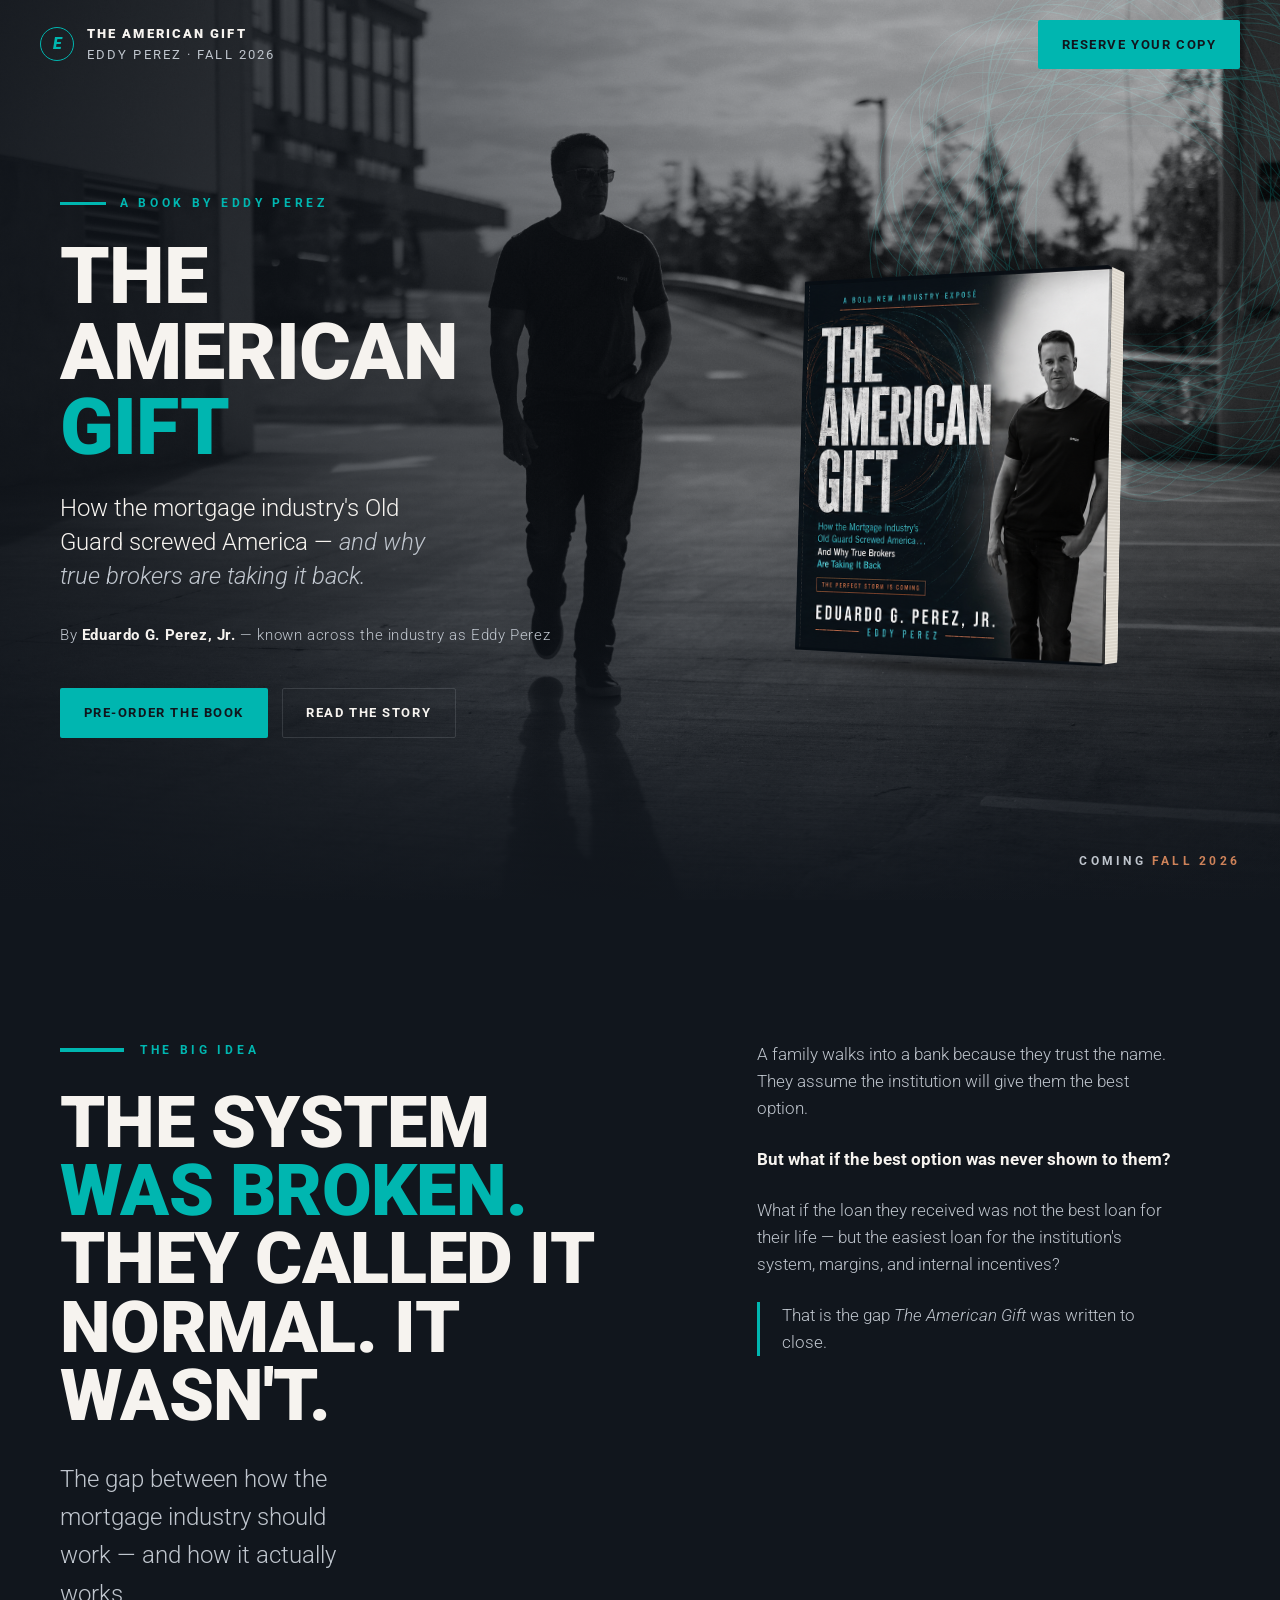
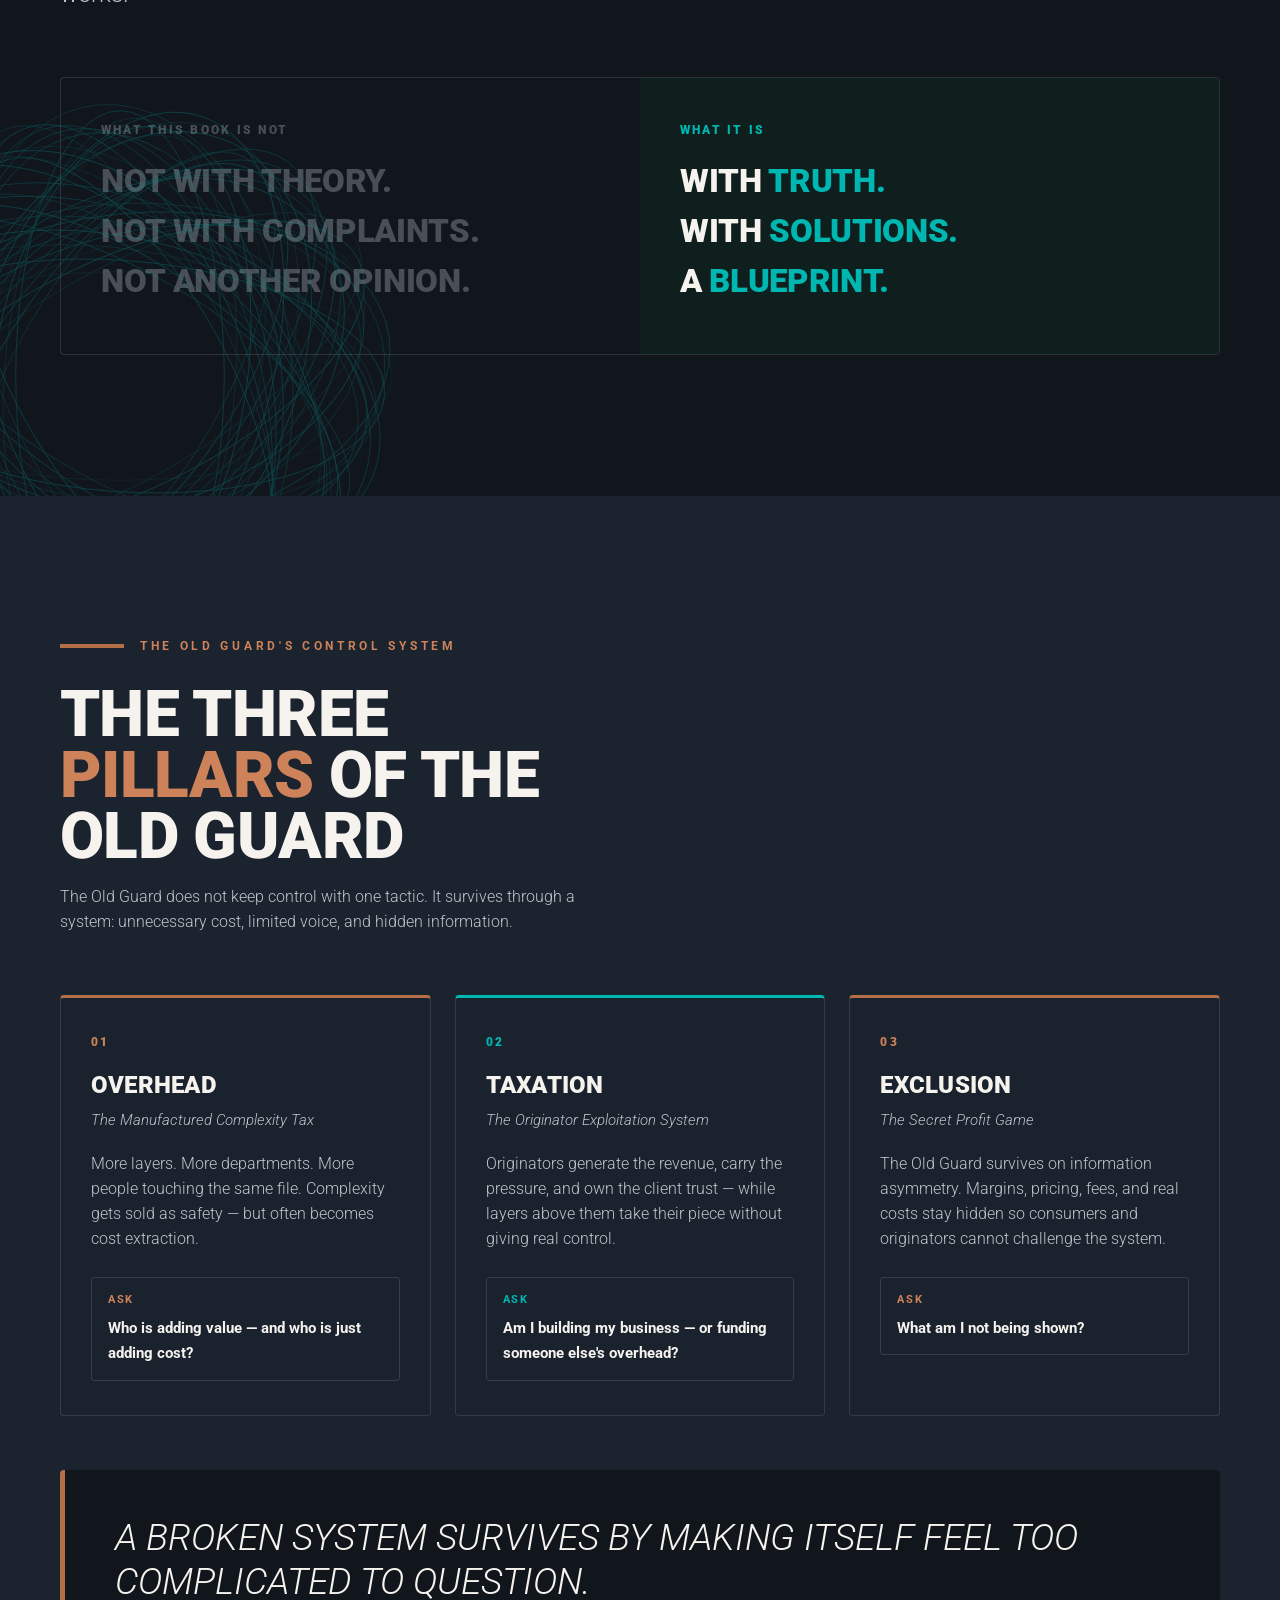
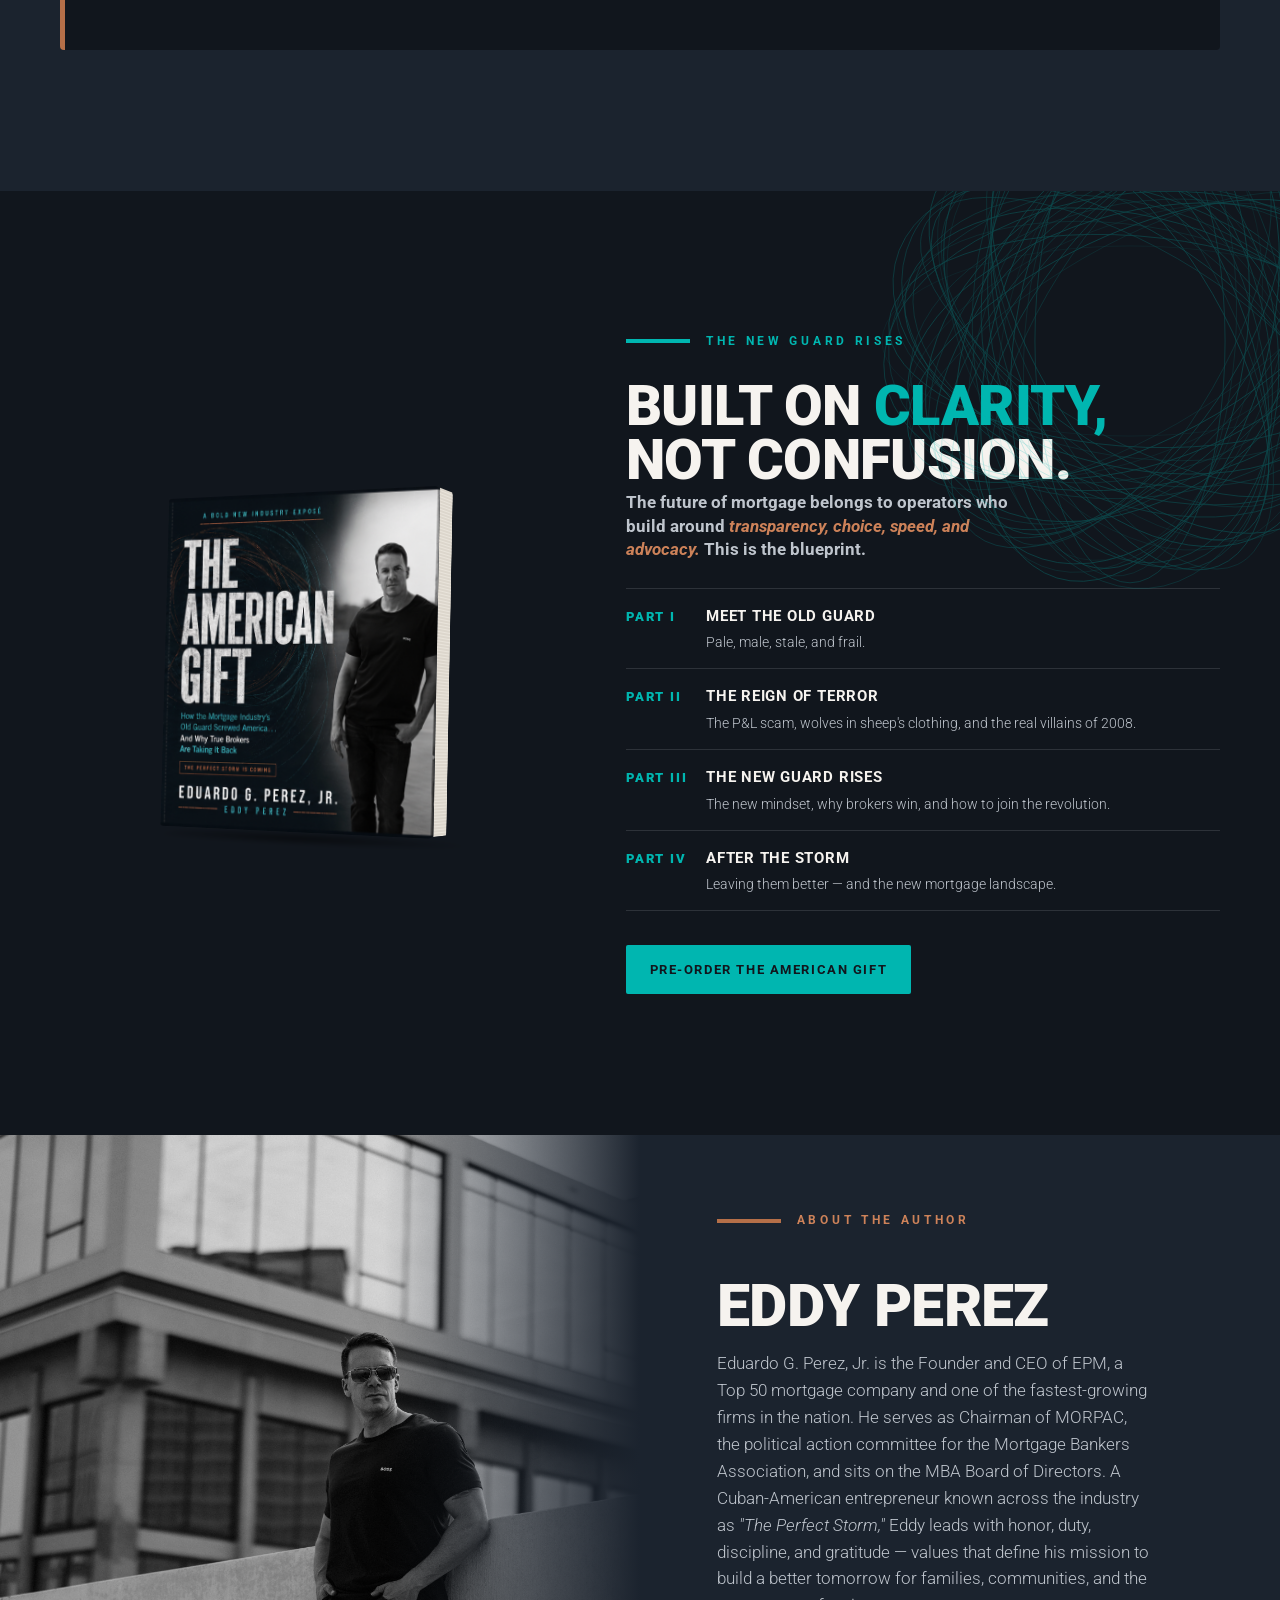
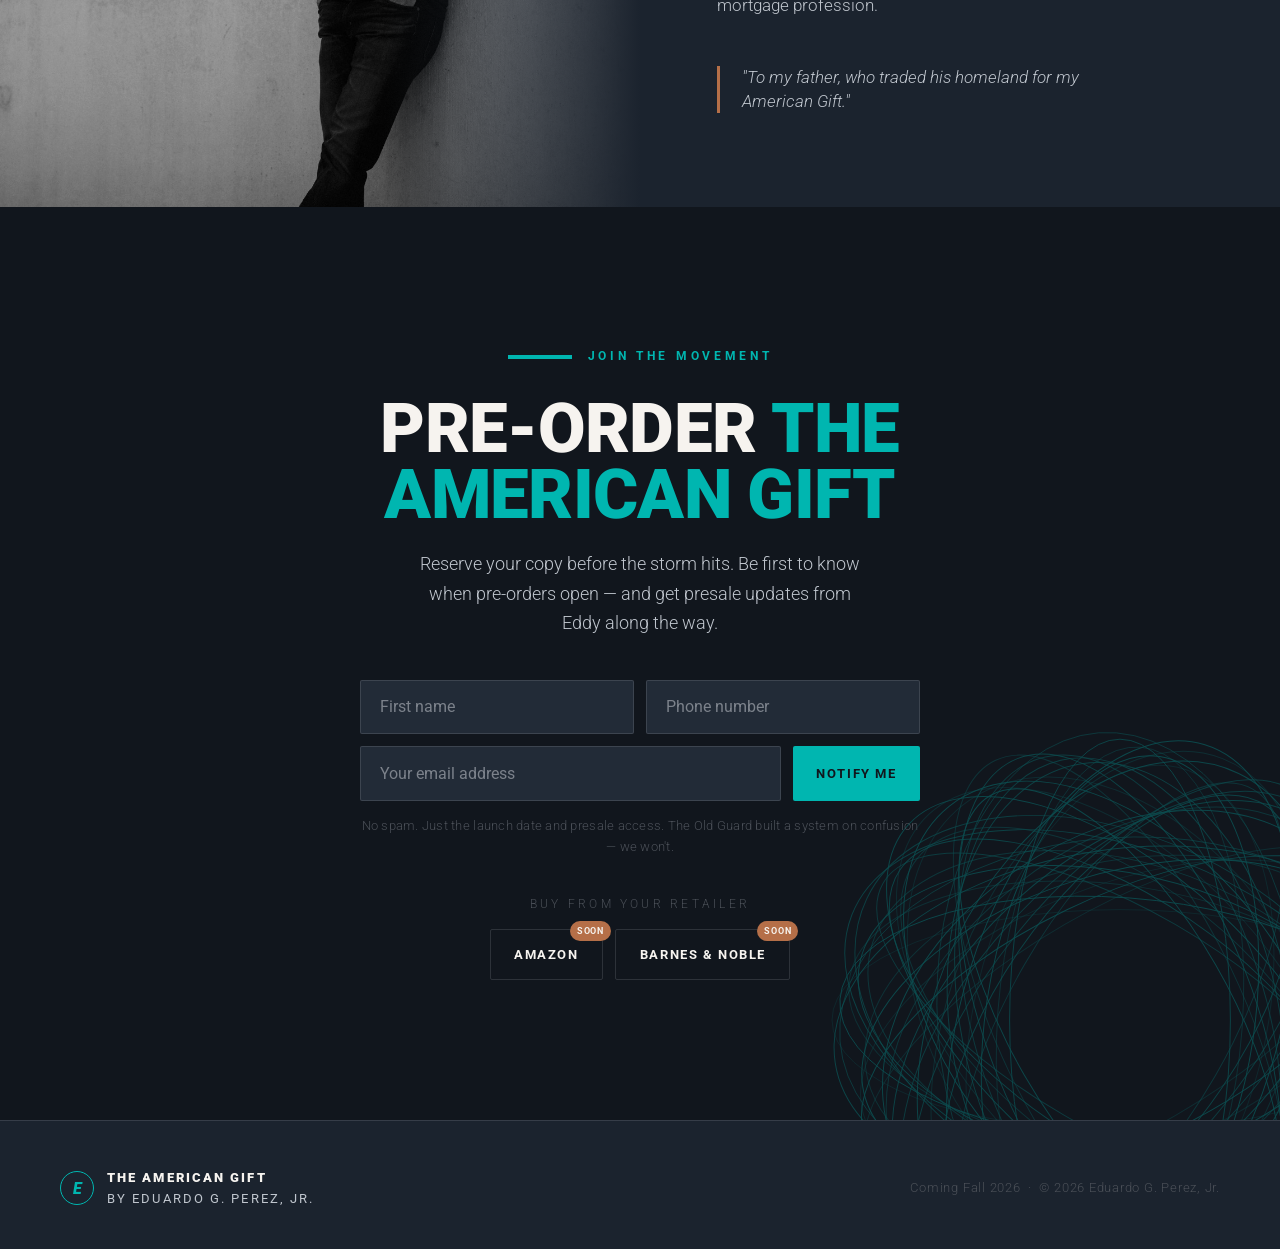
==== commit 09592e97: "Collect phone on pre-order form; remove Wiley placeholder - Add required phone field (two-row form l" ====
--- a/index.html
+++ b/index.html
@@ -185,6 +185,7 @@
 .preorder__lead{ color:var(--graphite); font-size:1.15rem; max-width:46ch; margin:22px auto 0; }
 .form{ margin:42px auto 0; max-width:560px; }
 .form__row{ display:flex; gap:12px; }
+.form__row + .form__row{ margin-top:12px; }
 .form input{
   flex:1; min-width:0; font-family:var(--font); font-size:1rem;
   background:var(--card); border:1px solid var(--line); color:var(--bone);
@@ -193,6 +194,8 @@
 }
 .form input::placeholder{ color:#7c828b; }
 .form input:focus{ border-color:var(--teal); }
+/* honeypot — visually hidden; only bots fill it */
+.form__hp{ position:absolute; left:-9999px; width:1px; height:1px; overflow:hidden; }
 .form__note{ font-size:.82rem; color:var(--steel); margin-top:14px; letter-spacing:.02em; }
 .form__success{
   display:none; padding:30px; border:1px solid var(--teal);
@@ -263,7 +266,7 @@
     <div class="hero__copy">
       <div class="hero__tag reveal">
         <span class="rule rule--teal"></span>
-        <span class="kicker">A Book by Eddy Perez · Wiley</span>
+        <span class="kicker">A Book by Eddy Perez</span>
       </div>
       <h1 class="display reveal">The American <span class="gift">Gift</span></h1>
       <p class="hero__sub reveal">How the mortgage industry's Old Guard screwed America — <em>and why true brokers are taking it back.</em></p>
@@ -413,9 +416,15 @@
 
       <form class="form reveal" id="preorderForm" novalidate>
         <div class="form__row">
-          <input type="text" name="name" placeholder="First name" aria-label="First name" />
+          <input type="text" name="name" placeholder="First name" aria-label="First name" required />
+          <input type="tel" name="phone" placeholder="Phone number" aria-label="Phone number" required />
+        </div>
+        <div class="form__row">
           <input type="email" name="email" placeholder="Your email address" aria-label="Email address" required />
           <button type="submit" class="btn btn--teal">Notify me</button>
+        </div>
+        <div class="form__hp" aria-hidden="true">
+          <label>Leave this field empty<input type="text" name="website" tabindex="-1" autocomplete="off" /></label>
         </div>
         <p class="form__note">No spam. Just the launch date and presale access. The Old Guard built a system on confusion — we won't.</p>
         <div class="form__success" role="status">
@@ -428,7 +437,6 @@
         <div class="retail__btns">
           <a class="btn btn--ghost" href="#" onclick="return false;">Amazon <small>Soon</small></a>
           <a class="btn btn--ghost" href="#" onclick="return false;">Barnes &amp; Noble <small>Soon</small></a>
-          <a class="btn btn--ghost" href="#" onclick="return false;">Wiley <small>Soon</small></a>
         </div>
       </div>
     </div>
@@ -442,7 +450,7 @@
       <span class="mono">E</span>
       <span class="nav__name">The American Gift<br><span>by Eduardo G. Perez, Jr.</span></span>
     </div>
-    <div class="foot__meta">Published by <strong>Wiley</strong> · Coming Fall 2026 &nbsp;·&nbsp; © 2026 Eduardo G. Perez, Jr.</div>
+    <div class="foot__meta">Coming Fall 2026 &nbsp;·&nbsp; © 2026 Eduardo G. Perez, Jr.</div>
   </div>
 </footer>
 
@@ -461,12 +469,16 @@
 });
 
 // ===================== PRE-ORDER CAPTURE =====================
-// TO GO LIVE: paste your HighLevel Inbound Webhook URL between the quotes below.
-// In HighLevel:  Automation ▸ Workflows ▸ create/open a workflow ▸ add an
-// "Inbound Webhook" trigger ▸ copy the webhook URL it generates ▸ paste it here.
-// The form sends { name, email, source, page, submitted_at } as JSON.
-// While this is left empty, the form still validates and shows the success
-// message, but submissions are only kept locally (a safe demo — nothing is sent).
+// Primary store: YOUR OWN Supabase database. Fill these in from your Supabase
+// project (Project Settings ▸ API):
+//   SUPABASE_URL      = the "Project URL"  (e.g. https://abcdwxyz.supabase.co)
+//   SUPABASE_ANON_KEY = the "anon public" / "publishable" key
+// The anon/publishable key is SAFE to expose publicly — the table is locked down
+// by Row Level Security (insert-only). NEVER put the service_role / secret key here.
+const SUPABASE_URL      = "https://aknmkhtqywioqykqmywf.supabase.co";
+const SUPABASE_ANON_KEY = "sb_publishable_cPAt91mcUnQWlGlkghGz7w_lUSNGT4U";
+
+// Optional second destination: a HighLevel Inbound Webhook (leave "" to skip).
 const HIGHLEVEL_WEBHOOK_URL = "";
 
 const form = document.getElementById('preorderForm');
@@ -474,43 +486,71 @@
 
 form.addEventListener('submit', async (e) => {
   e.preventDefault();
-  const name = form.name.value.trim();
+
+  // Spam honeypot: real people leave the hidden "website" field empty; bots fill
+  // it. Quietly show success without storing anything.
+  if (form.website && form.website.value) { form.classList.add('done'); return; }
+
+  const name  = form.name.value.trim();
+  const phone = form.phone.value.trim();
   const email = form.email.value.trim();
-  const ok = /^[^\s@]+@[^\s@]+\.[^\s@]+$/.test(email);
-  if(!ok){ form.email.focus(); form.email.style.borderColor = '#B56F48'; return; }
-
-  const payload = {
-    name, email,
+
+  // All three are required. Phone is lenient — needs at least 7 digits
+  // (allows +, spaces, dashes, and parentheses).
+  if(!name){ form.name.focus(); form.name.style.borderColor = '#B56F48'; return; }
+  if((phone.match(/\d/g)||[]).length < 7){ form.phone.focus(); form.phone.style.borderColor = '#B56F48'; return; }
+  if(!/^[^\s@]+@[^\s@]+\.[^\s@]+$/.test(email)){ form.email.focus(); form.email.style.borderColor = '#B56F48'; return; }
+
+  const record = {
+    name, phone, email,
     source: 'The American Gift — pre-order page',
-    page: location.href,
-    submitted_at: new Date().toISOString()
+    page: location.href
   };
 
-  if (HIGHLEVEL_WEBHOOK_URL) {
-    // Send the lead to HighLevel.
-    const label = submitBtn.textContent;
-    submitBtn.disabled = true; submitBtn.textContent = 'Sending…';
-    try {
-      const res = await fetch(HIGHLEVEL_WEBHOOK_URL, {
+  const label = submitBtn.textContent;
+  submitBtn.disabled = true; submitBtn.textContent = 'Sending…';
+
+  try {
+    let sent = false;
+
+    // 1) Save to your Supabase database
+    if (SUPABASE_URL && SUPABASE_ANON_KEY) {
+      const res = await fetch(SUPABASE_URL + '/rest/v1/preorders', {
+        method: 'POST',
+        headers: {
+          'apikey': SUPABASE_ANON_KEY,
+          'Authorization': 'Bearer ' + SUPABASE_ANON_KEY,
+          'Content-Type': 'application/json',
+          'Prefer': 'return=minimal'
+        },
+        body: JSON.stringify(record)
+      });
+      // 201 = saved. 409 = duplicate email (already on the list) — also a success.
+      if (!res.ok && res.status !== 409) throw new Error('Supabase ' + res.status);
+      sent = true;
+    }
+
+    // 2) Optionally forward to HighLevel (never blocks the signup)
+    if (HIGHLEVEL_WEBHOOK_URL) {
+      await fetch(HIGHLEVEL_WEBHOOK_URL, {
         method: 'POST',
         headers: { 'Content-Type': 'application/json' },
-        body: JSON.stringify(payload)
-      });
-      if (!res.ok) throw new Error('HTTP ' + res.status);
-    } catch (err) {
-      // Let the visitor retry instead of silently losing the lead.
-      console.error('Pre-order submit failed:', err);
-      submitBtn.disabled = false; submitBtn.textContent = label;
-      form.email.style.borderColor = '#B56F48';
-      return;
+        body: JSON.stringify({ ...record, submitted_at: new Date().toISOString() })
+      }).catch(() => {});
+      sent = true;
     }
-  } else {
-    // No webhook configured yet — keep a local copy so nothing is lost in testing.
-    try {
+
+    // 3) Nothing configured yet — keep a local copy so test signups aren't lost
+    if (!sent) {
       const list = JSON.parse(localStorage.getItem('tag_waitlist')||'[]');
       list.push({ name, email, at: Date.now() });
       localStorage.setItem('tag_waitlist', JSON.stringify(list));
-    } catch(_){}
+    }
+  } catch (err) {
+    console.error('Pre-order submit failed:', err);
+    submitBtn.disabled = false; submitBtn.textContent = label;
+    form.email.style.borderColor = '#B56F48';
+    return; // keep the form up so the visitor can retry
   }
 
   form.classList.add('done');
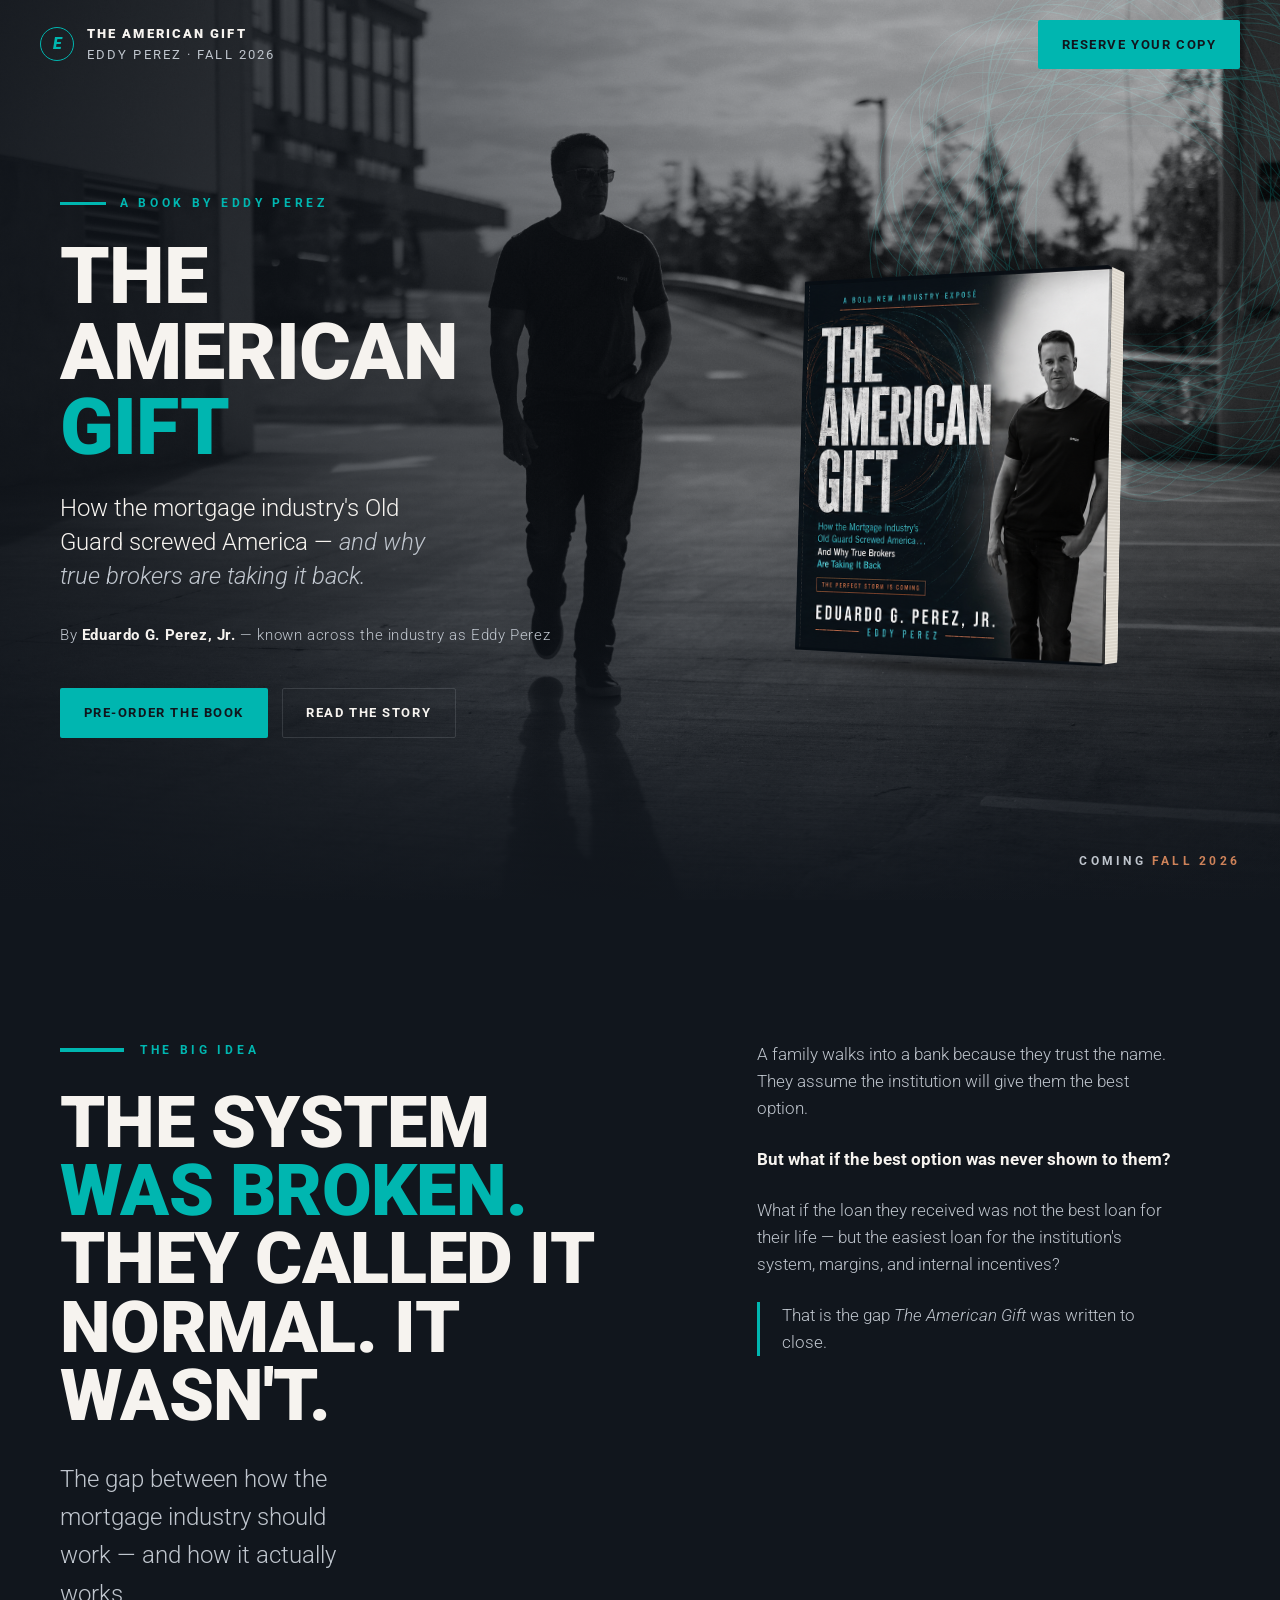
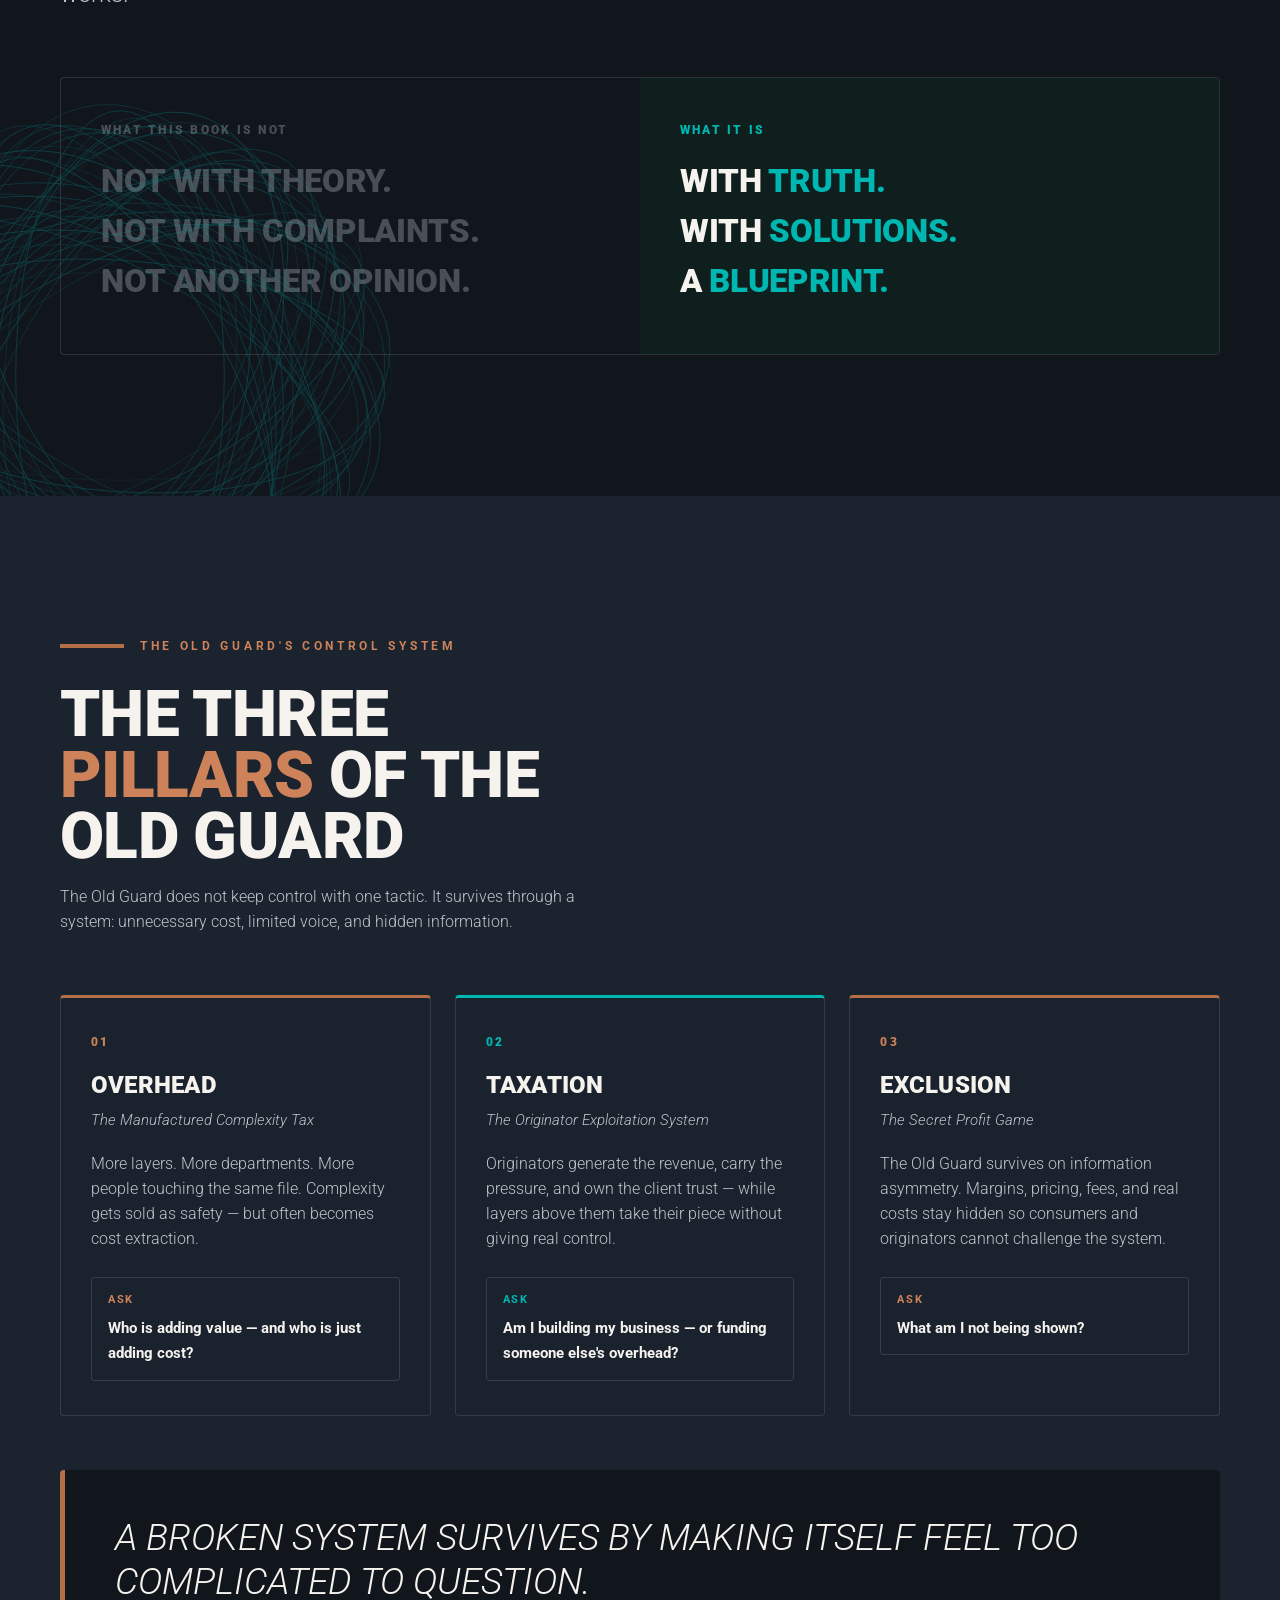
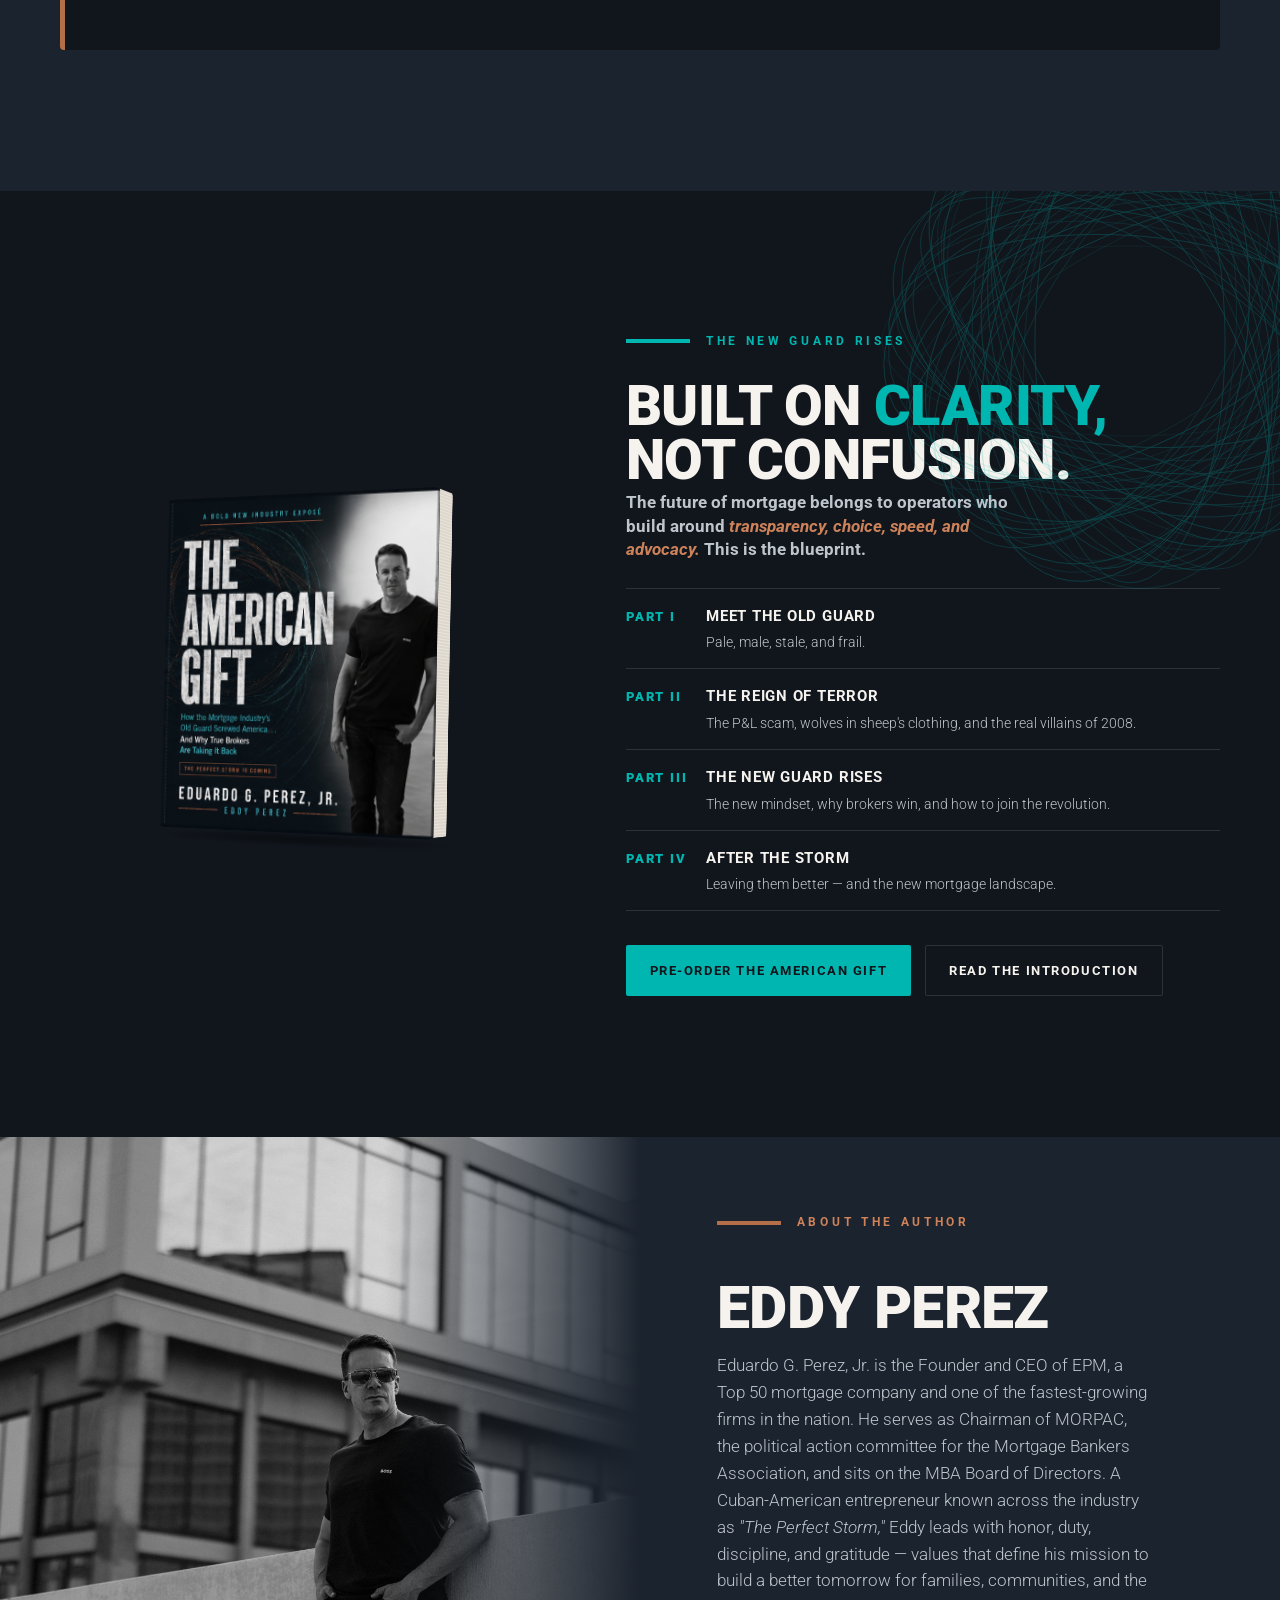
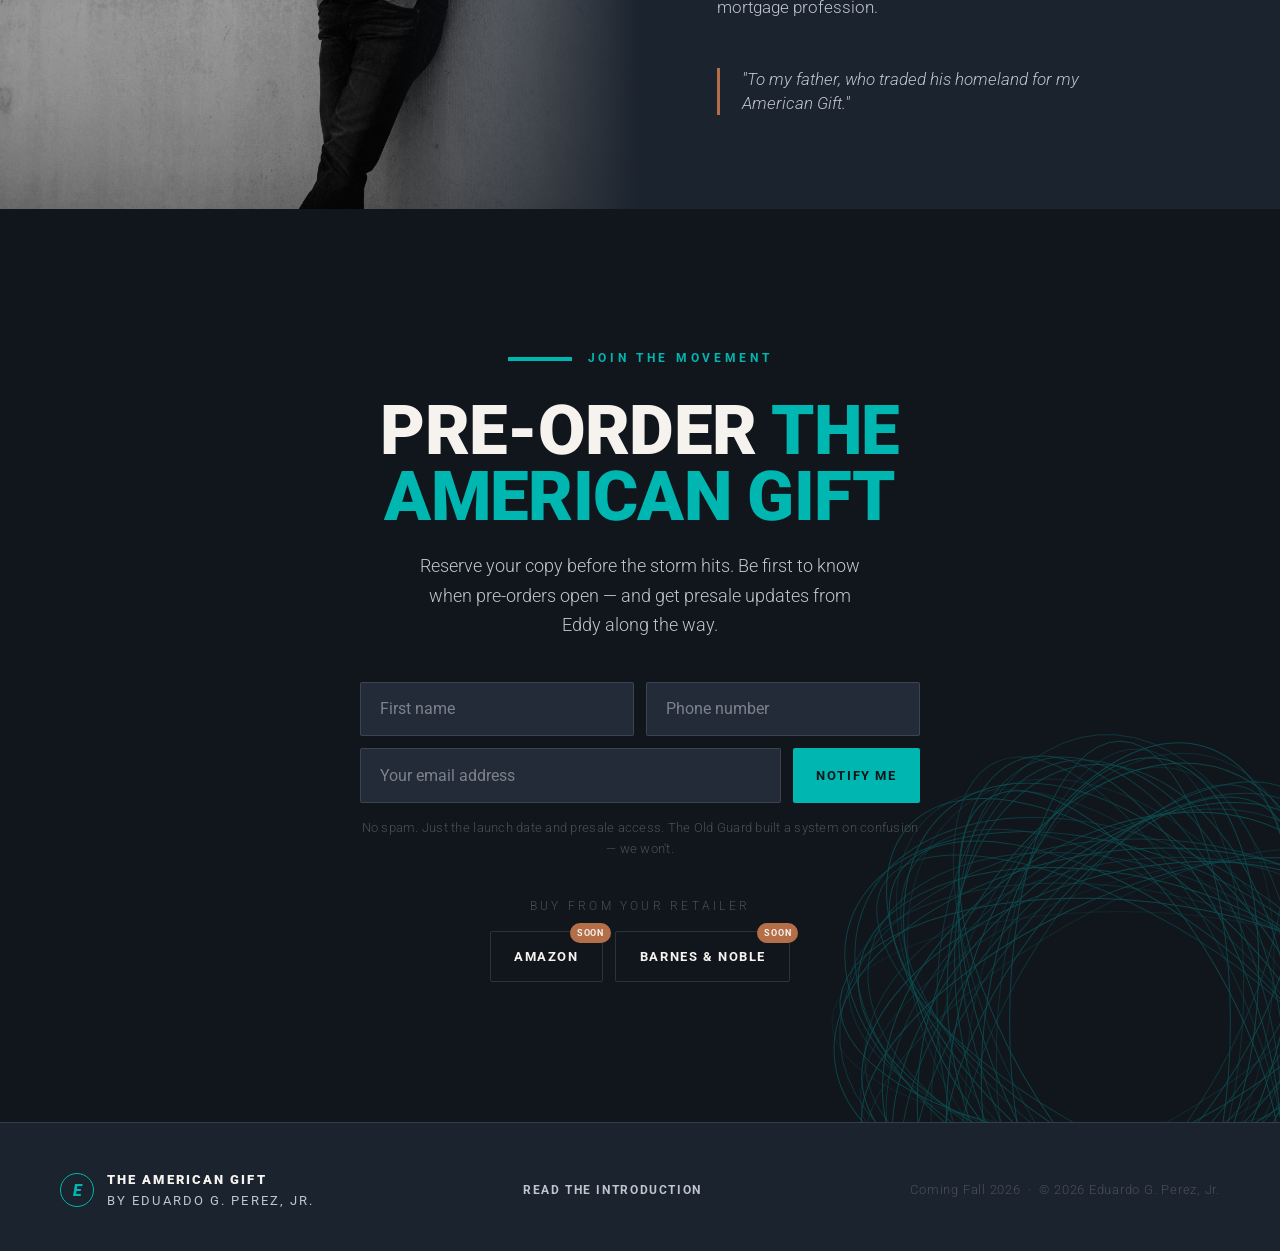
==== commit f66050ee: "Add /introduction reading page + links - New on-brand long-form reading page at /introduction ("Thre" ====
--- a/index.html
+++ b/index.html
@@ -273,7 +273,7 @@
       <p class="hero__author reveal">By <strong>Eduardo G. Perez, Jr.</strong> — known across the industry as Eddy Perez</p>
       <div class="hero__cta reveal">
         <a class="btn btn--teal" href="#preorder">Pre-order the book</a>
-        <a class="btn btn--ghost" href="#about">Read the story</a>
+        <a class="btn btn--ghost" href="/introduction/">Read the story</a>
       </div>
     </div>
 
@@ -386,7 +386,10 @@
           <li><span class="toc__n">PART III</span><span class="toc__t">The New Guard Rises<small>The new mindset, why brokers win, and how to join the revolution.</small></span></li>
           <li><span class="toc__n">PART IV</span><span class="toc__t">After the Storm<small>Leaving them better — and the new mortgage landscape.</small></span></li>
         </ul>
-        <a class="btn btn--teal" href="#preorder">Pre-order The American Gift</a>
+        <div style="display:flex; gap:14px; flex-wrap:wrap;">
+          <a class="btn btn--teal" href="#preorder">Pre-order The American Gift</a>
+          <a class="btn btn--ghost" href="/introduction/">Read the introduction</a>
+        </div>
       </div>
     </div>
   </div>
@@ -450,6 +453,9 @@
       <span class="mono">E</span>
       <span class="nav__name">The American Gift<br><span>by Eduardo G. Perez, Jr.</span></span>
     </div>
+    <nav class="foot__links" style="display:flex; gap:24px; flex-wrap:wrap;">
+      <a href="/introduction/" style="color:var(--graphite);text-decoration:none;font-weight:700;text-transform:uppercase;letter-spacing:.14em;font-size:.72rem;">Read the Introduction</a>
+    </nav>
     <div class="foot__meta">Coming Fall 2026 &nbsp;·&nbsp; © 2026 Eduardo G. Perez, Jr.</div>
   </div>
 </footer>
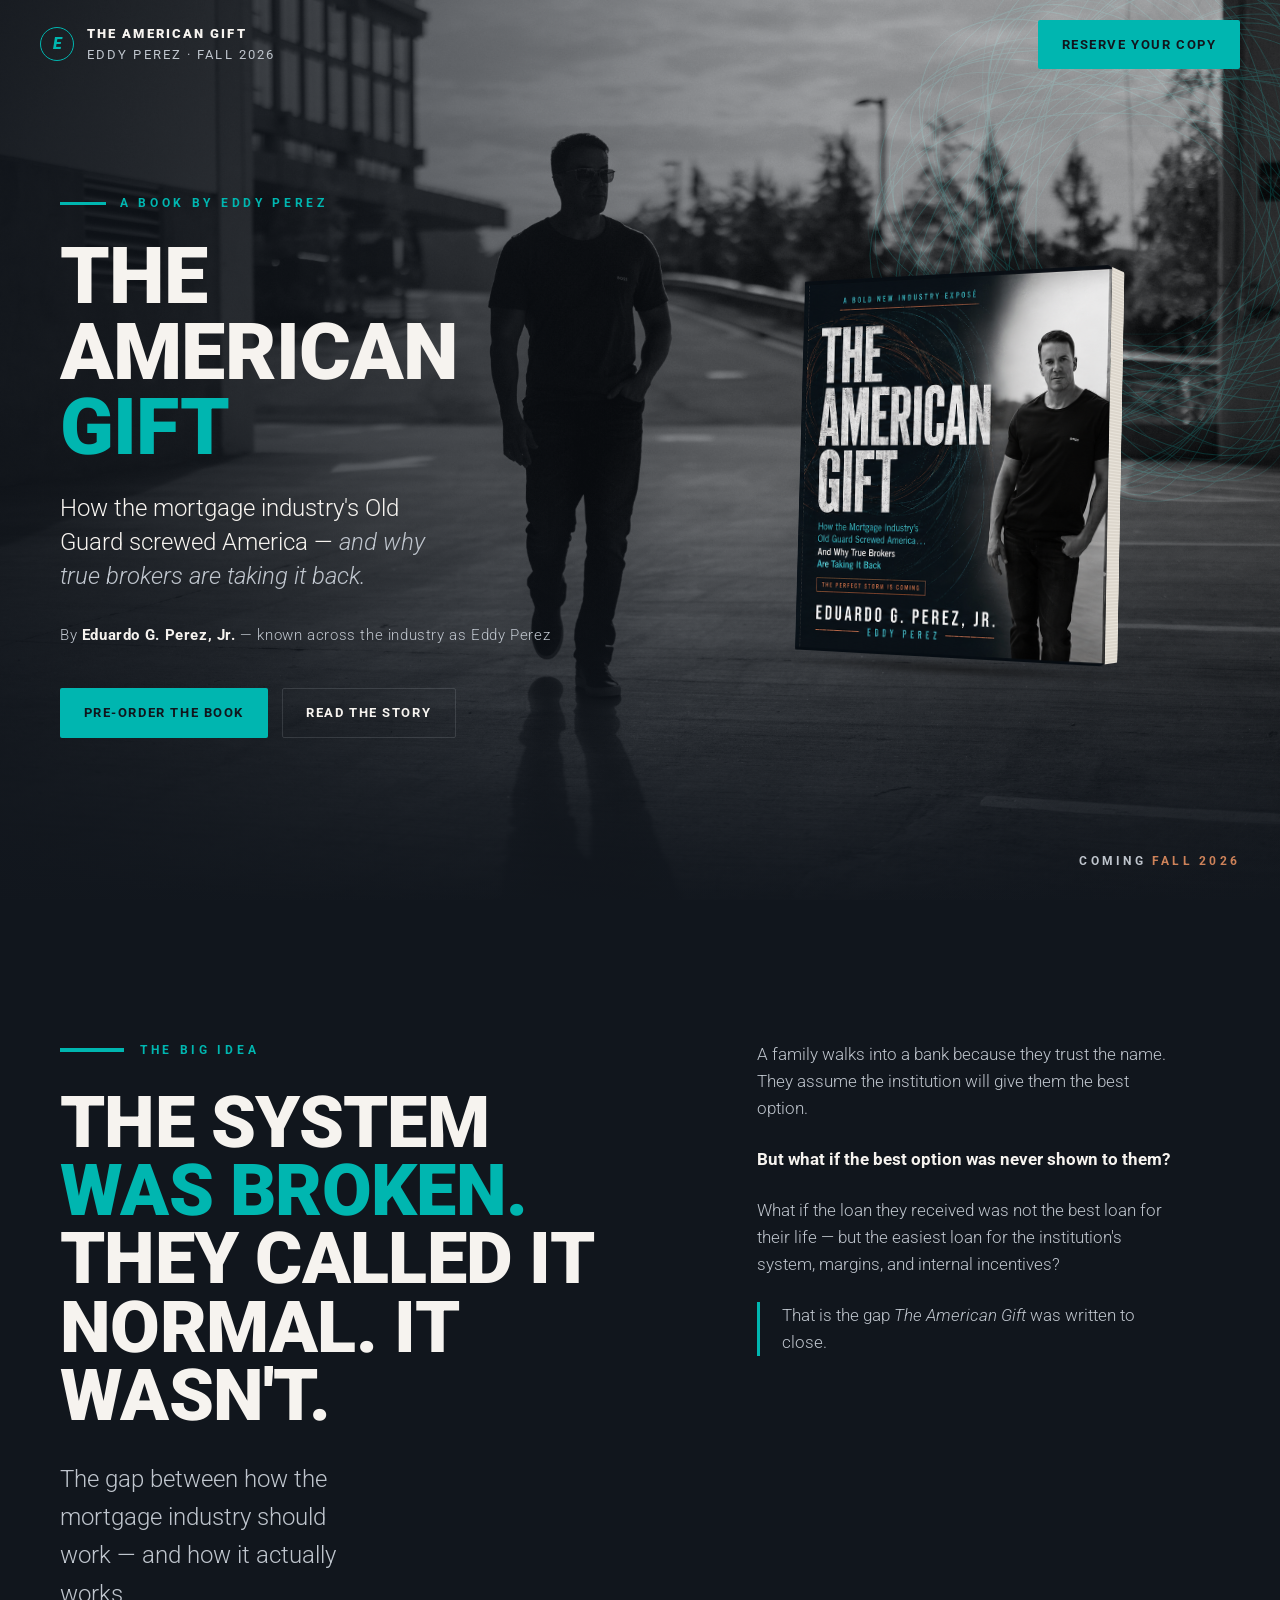
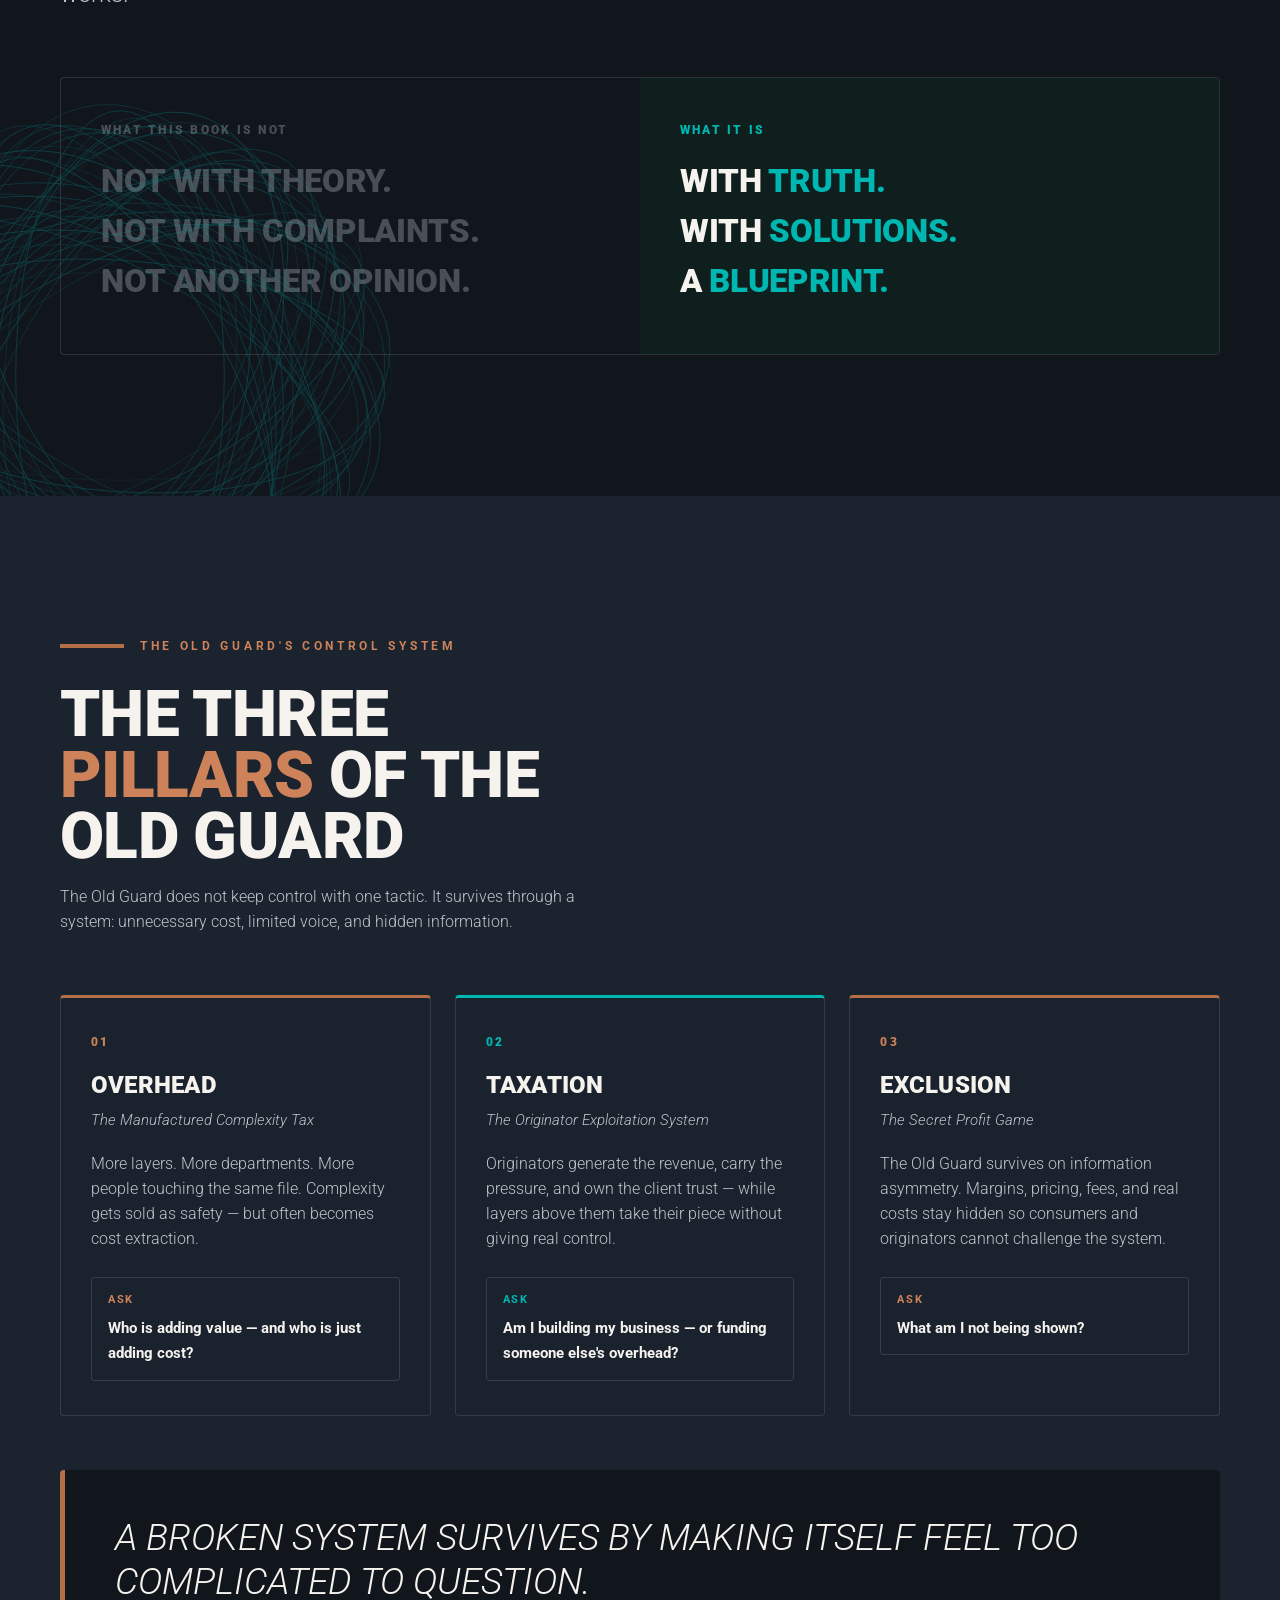
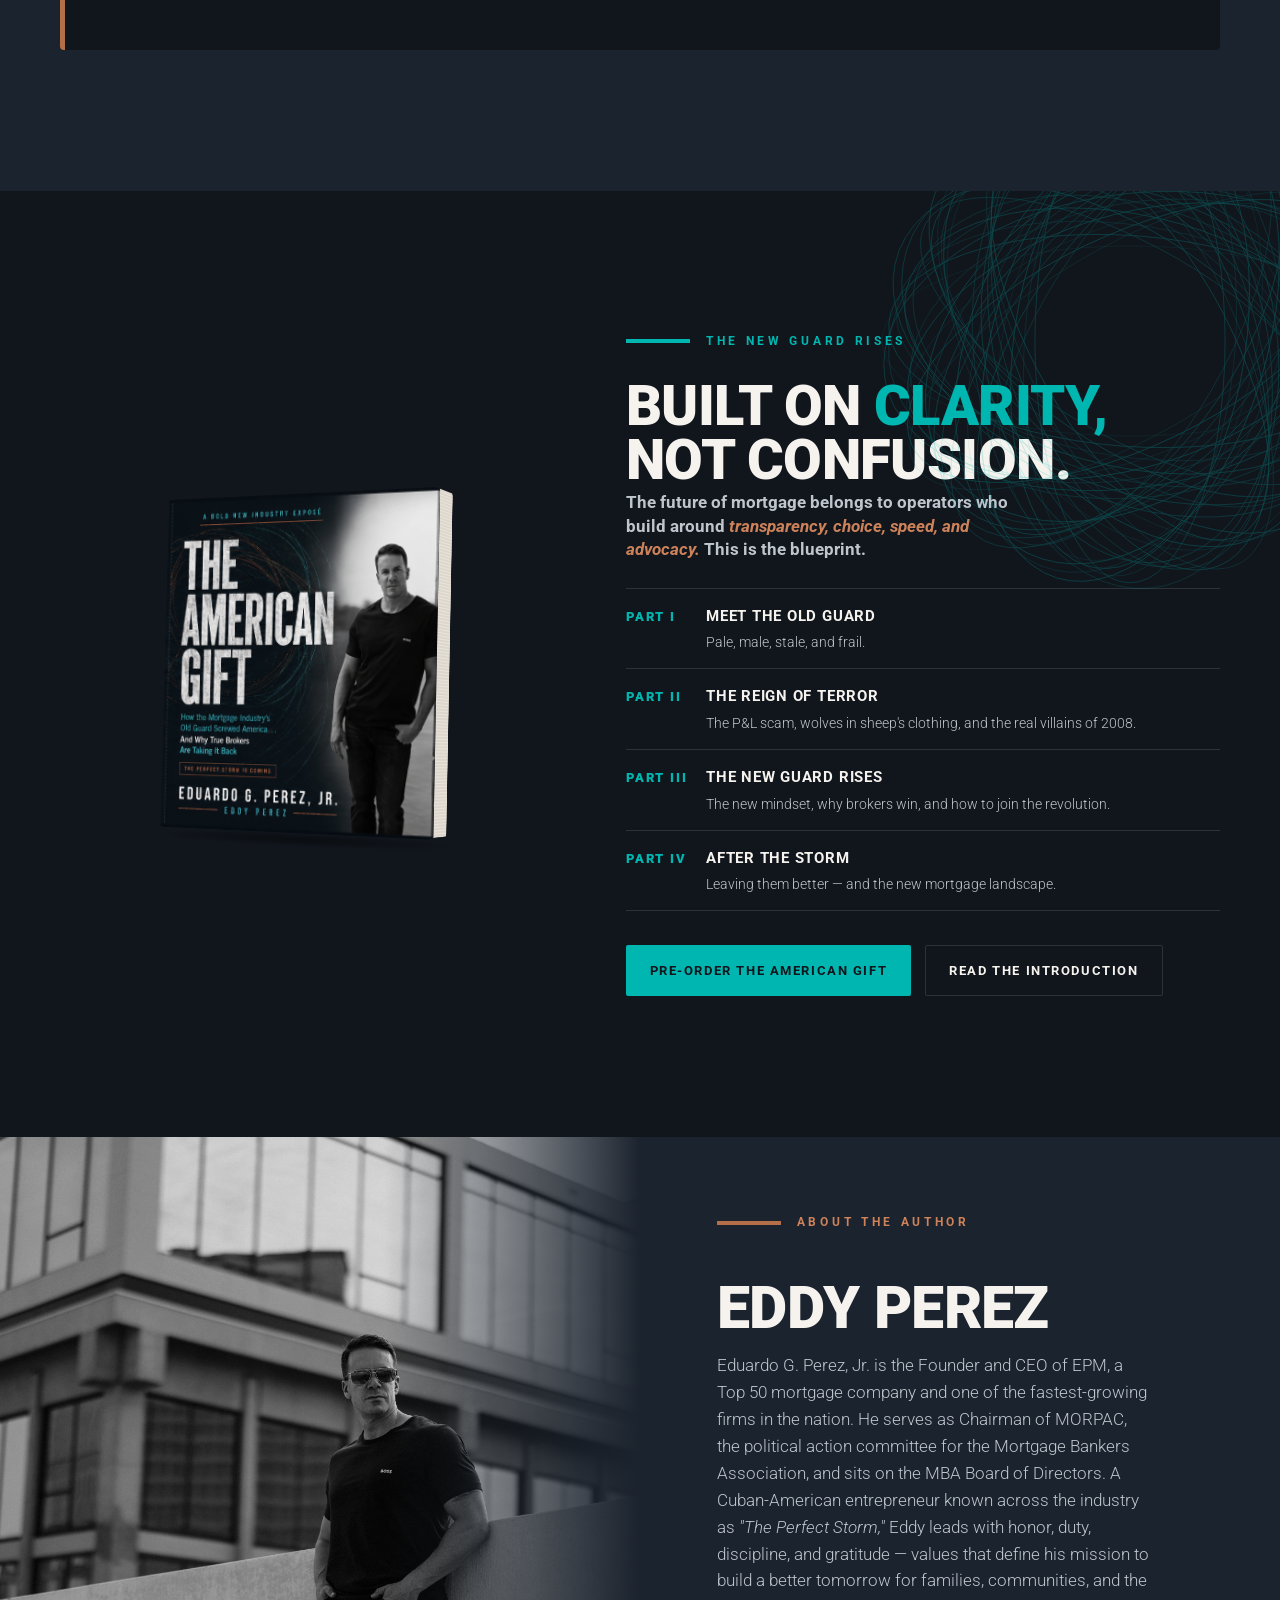
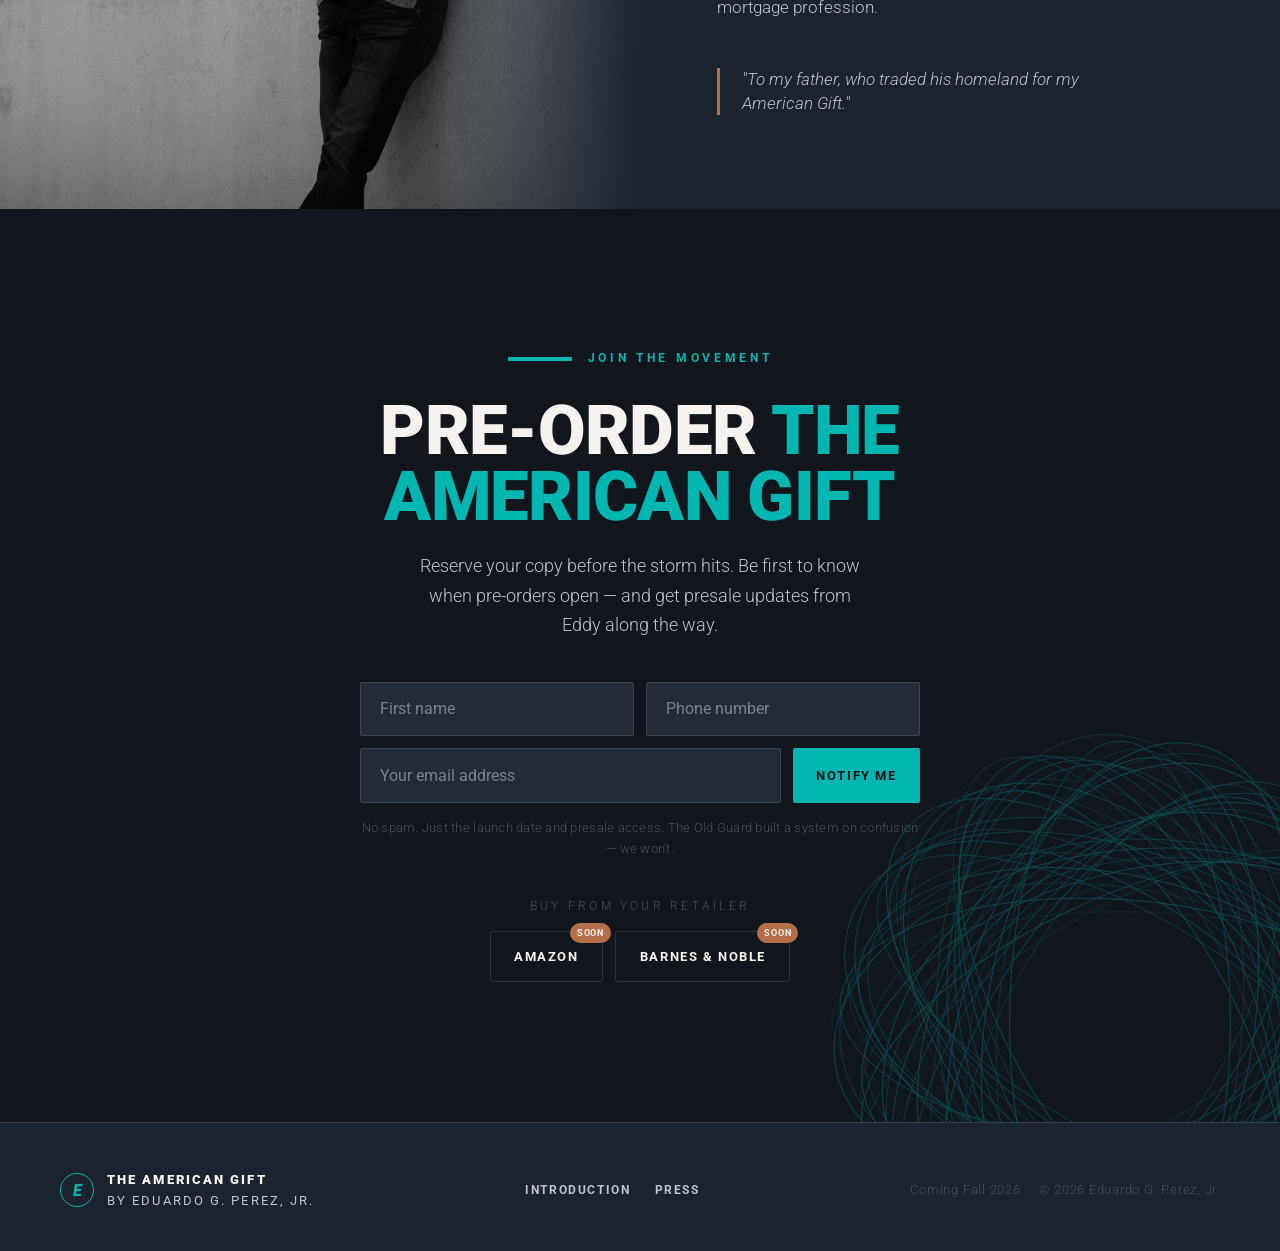
==== commit 61cc2334: "Add /press release page + footer Press link - New on-brand press-release page at /press, generated f" ====
--- a/index.html
+++ b/index.html
@@ -454,7 +454,8 @@
       <span class="nav__name">The American Gift<br><span>by Eduardo G. Perez, Jr.</span></span>
     </div>
     <nav class="foot__links" style="display:flex; gap:24px; flex-wrap:wrap;">
-      <a href="/introduction/" style="color:var(--graphite);text-decoration:none;font-weight:700;text-transform:uppercase;letter-spacing:.14em;font-size:.72rem;">Read the Introduction</a>
+      <a href="/introduction/" style="color:var(--graphite);text-decoration:none;font-weight:700;text-transform:uppercase;letter-spacing:.14em;font-size:.72rem;">Introduction</a>
+      <a href="/press/" style="color:var(--graphite);text-decoration:none;font-weight:700;text-transform:uppercase;letter-spacing:.14em;font-size:.72rem;">Press</a>
     </nav>
     <div class="foot__meta">Coming Fall 2026 &nbsp;·&nbsp; © 2026 Eduardo G. Perez, Jr.</div>
   </div>
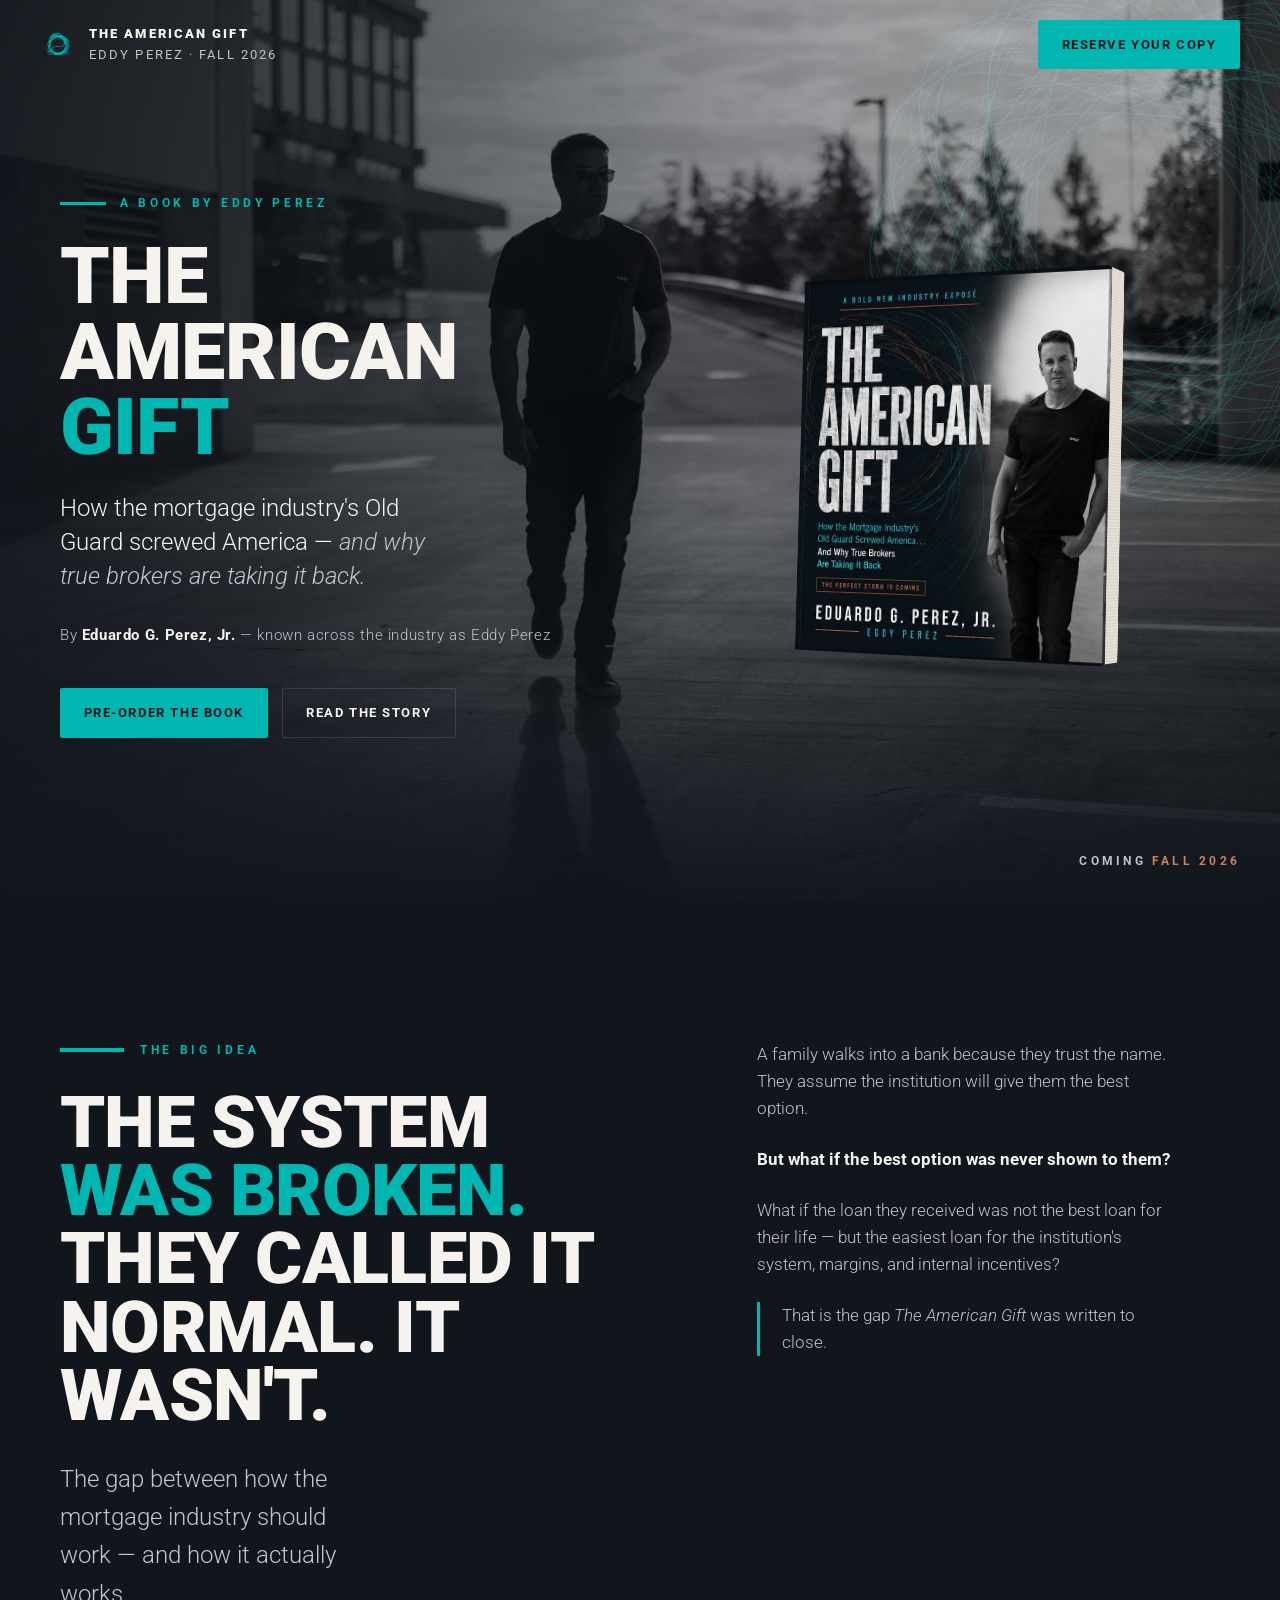
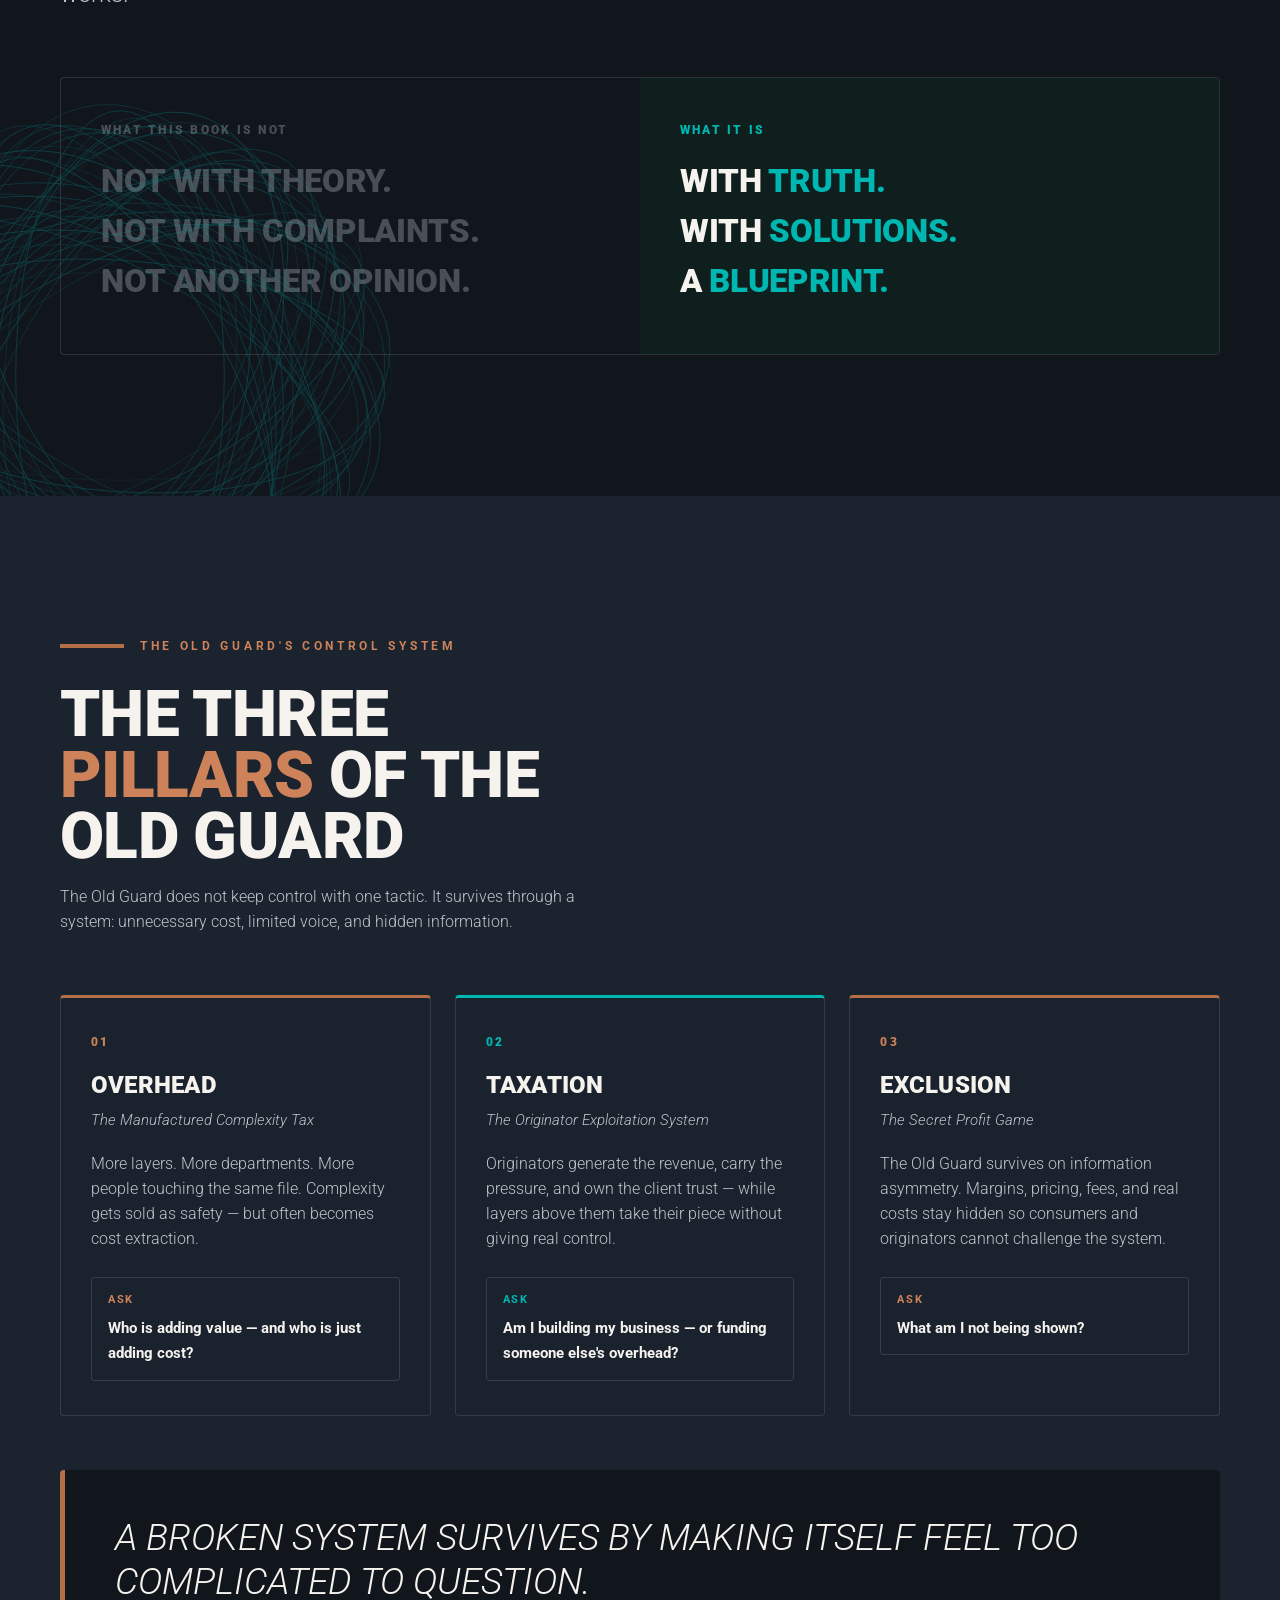
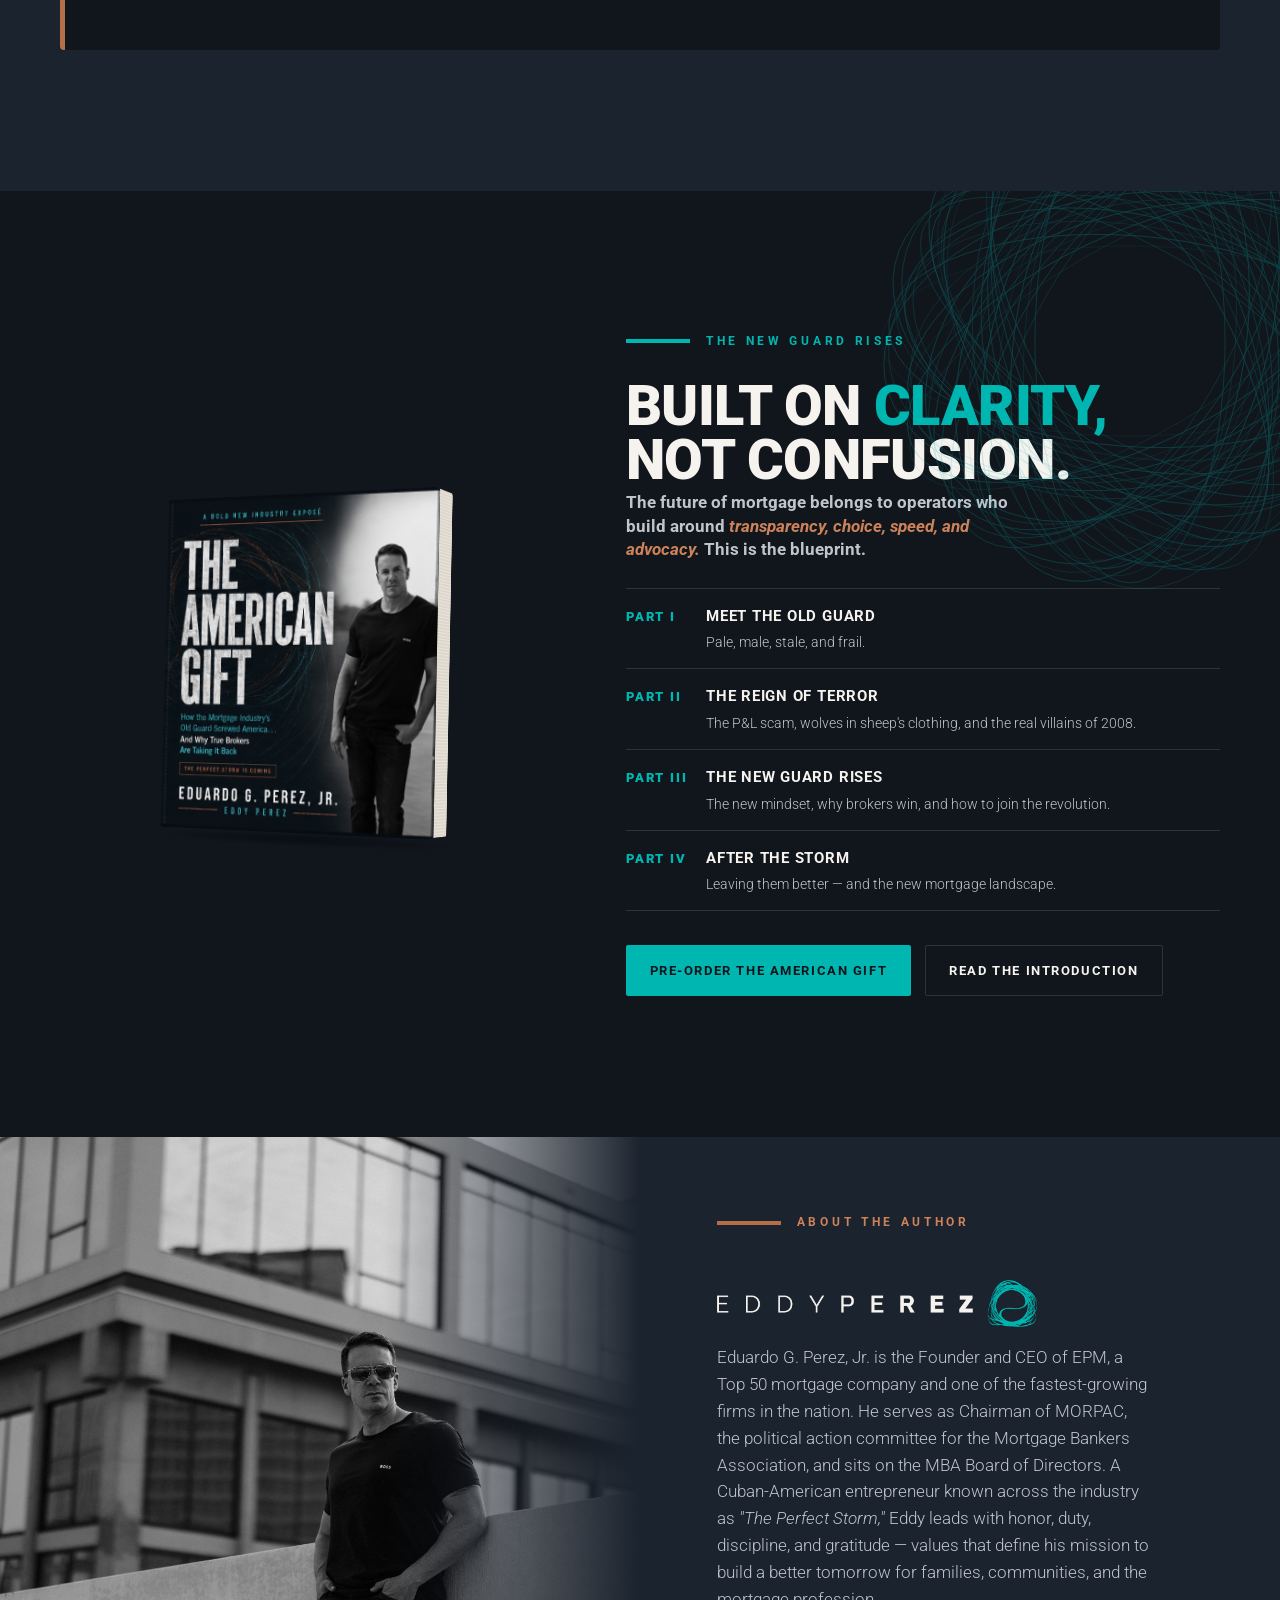
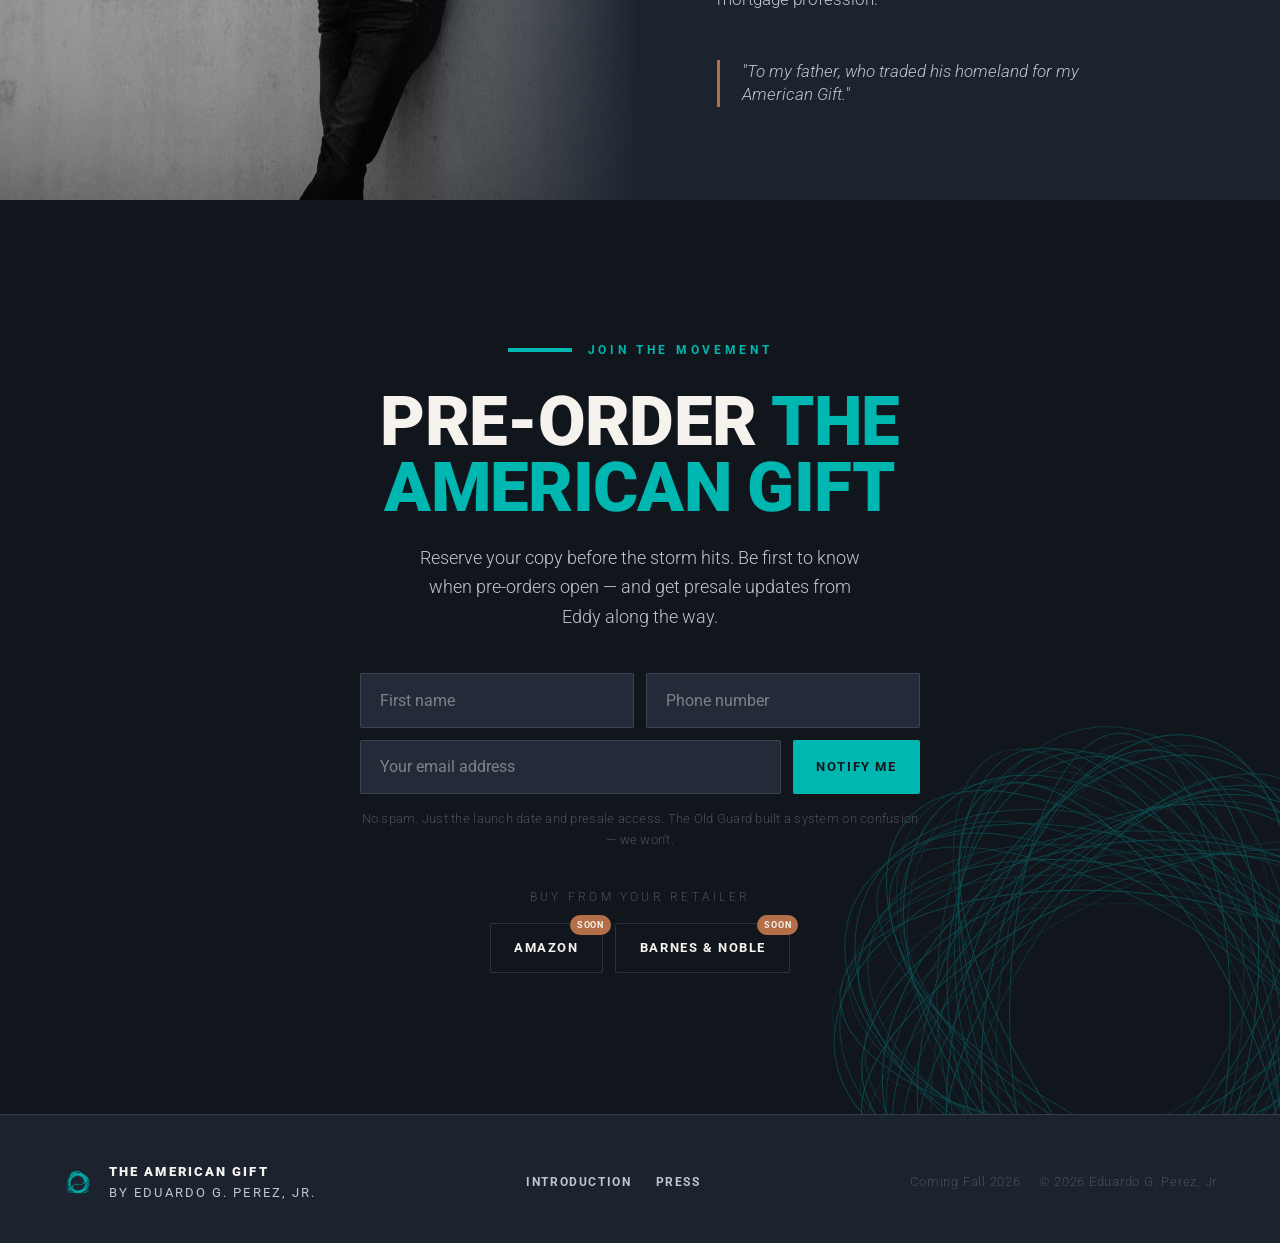
==== commit 2e5ac2b8: "Replace E monogram with EP logomark; add EDDY PEREZ lockup to About - New brand logomark (transparen" ====
--- a/index.html
+++ b/index.html
@@ -252,7 +252,7 @@
 <!-- ========================= NAV ========================= -->
 <nav class="nav" id="nav">
   <a class="nav__brand" href="#top">
-    <span class="mono">E</span>
+    <img class="brandmark" src="/assets/ep-logomark.png" alt="Eddy Perez" width="36" height="36" />
     <span class="nav__name">The American Gift<br><span>Eddy Perez · Fall 2026</span></span>
   </a>
   <a class="btn btn--teal nav__cta" href="#preorder">Reserve your copy</a>
@@ -401,7 +401,7 @@
     <div class="about__photo reveal"><img src="assets/_Y1A7342.jpg" alt="Eddy Perez" /></div>
     <div class="about__text reveal">
       <div class="eyebrow-row"><span class="rule"></span><span class="kicker kicker--copper">About the Author</span></div>
-      <h2 class="display">Eddy Perez</h2>
+      <h2 class="display"><img class="ep-lockup" src="/assets/ep-primary-lockup.png" alt="Eddy Perez" /></h2>
       <p>Eduardo G. Perez, Jr. is the Founder and CEO of EPM, a Top 50 mortgage company and one of the fastest-growing firms in the nation. He serves as Chairman of MORPAC, the political action committee for the Mortgage Bankers Association, and sits on the MBA Board of Directors. A Cuban-American entrepreneur known across the industry as <em>"The Perfect Storm,"</em> Eddy leads with honor, duty, discipline, and gratitude — values that define his mission to build a better tomorrow for families, communities, and the mortgage profession.</p>
       <p class="dedication">"To my father, who traded his homeland for my American Gift."</p>
     </div>
@@ -450,7 +450,7 @@
 <footer class="foot section">
   <div class="wrap foot__grid">
     <div class="foot__brand">
-      <span class="mono">E</span>
+      <img class="brandmark" src="/assets/ep-logomark.png" alt="Eddy Perez" width="36" height="36" />
       <span class="nav__name">The American Gift<br><span>by Eduardo G. Perez, Jr.</span></span>
     </div>
     <nav class="foot__links" style="display:flex; gap:24px; flex-wrap:wrap;">
--- a/assets/brand.css
+++ b/assets/brand.css
@@ -98,6 +98,11 @@
 .section{ position:relative; z-index:1; }
 .wrap{ max-width:var(--maxw); margin:0 auto; padding:0 40px; }
 
+/* ---- brand logo images ---- */
+.brandmark{ display:block; flex:none; width:36px; height:36px; }
+.brandmark--lg{ width:52px; height:52px; }
+.ep-lockup{ display:block; height:auto; width:100%; max-width:320px; }
+
 /* ---- 3D book mockup (img cover, real depth) ---- */
 .book{
   --bw: 300px; --bh: 337px; --bd: 34px;     /* matches cover-front ratio 0.891 */
